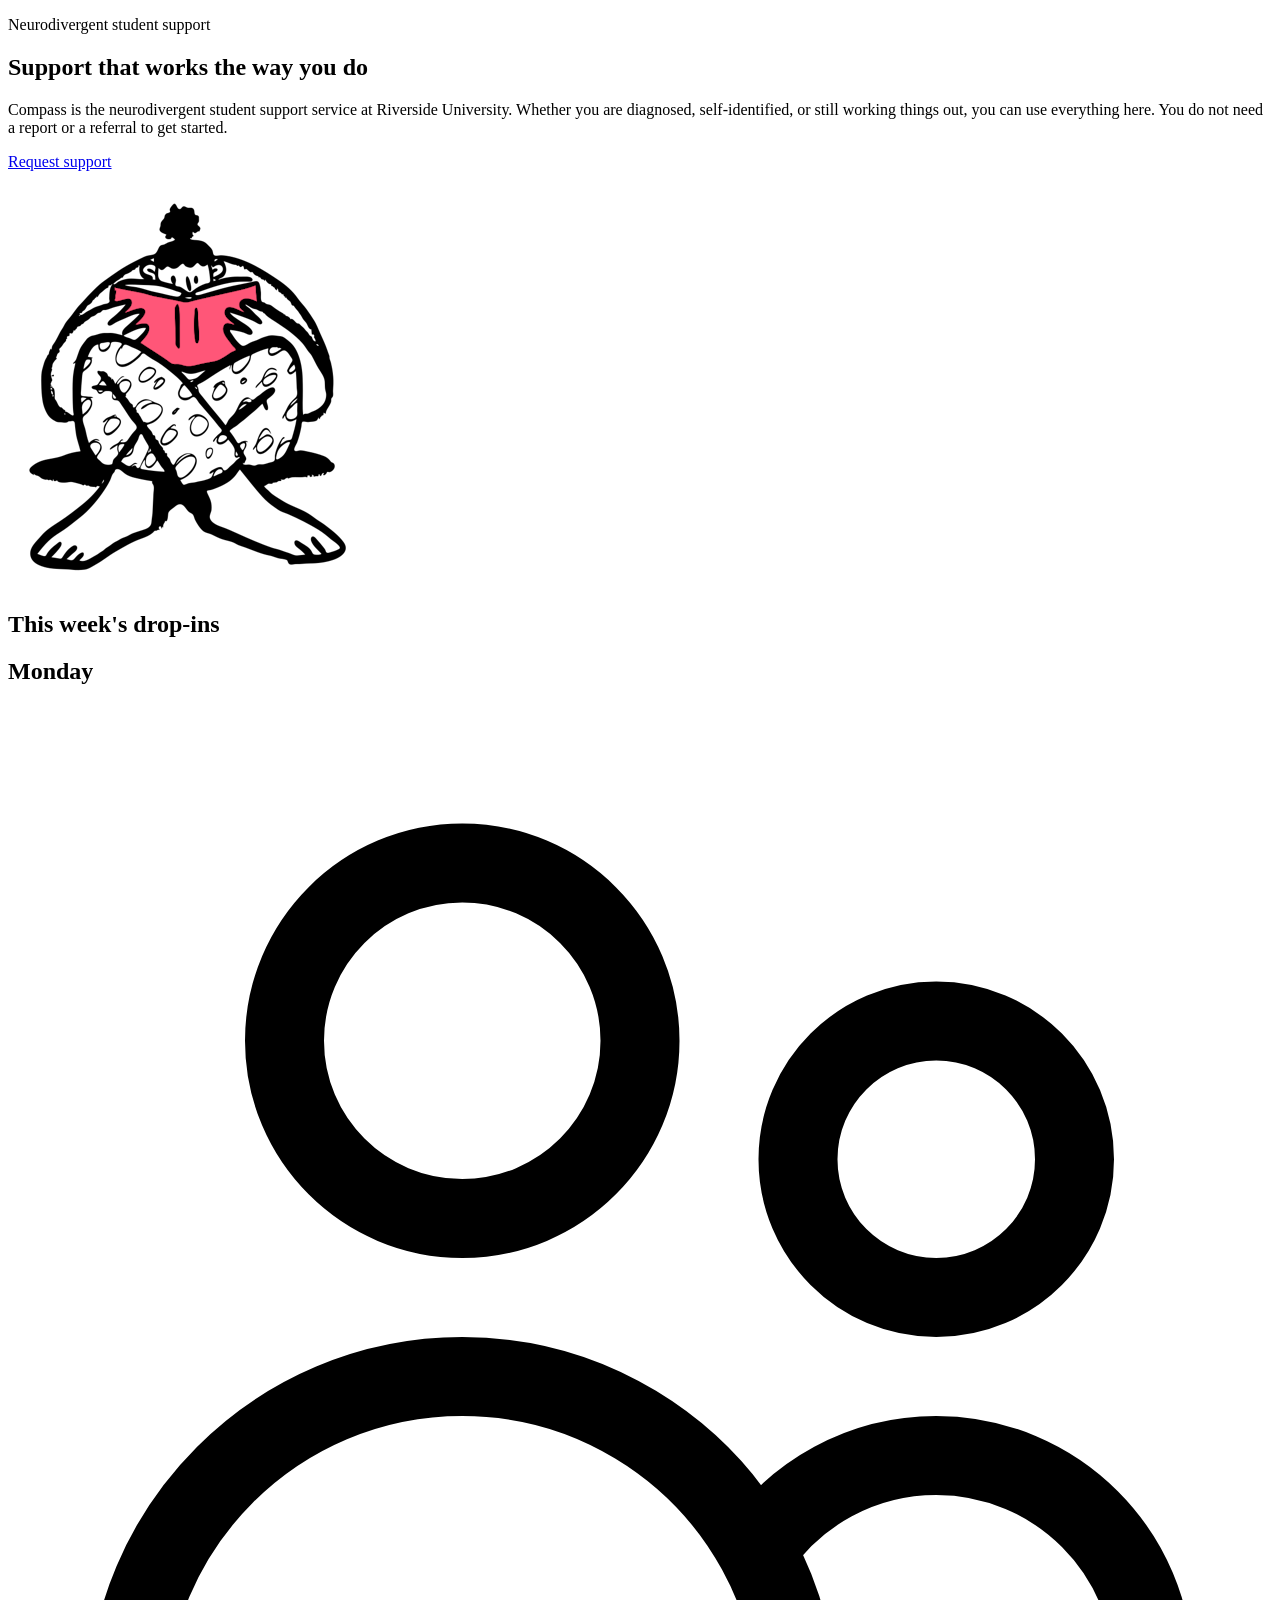
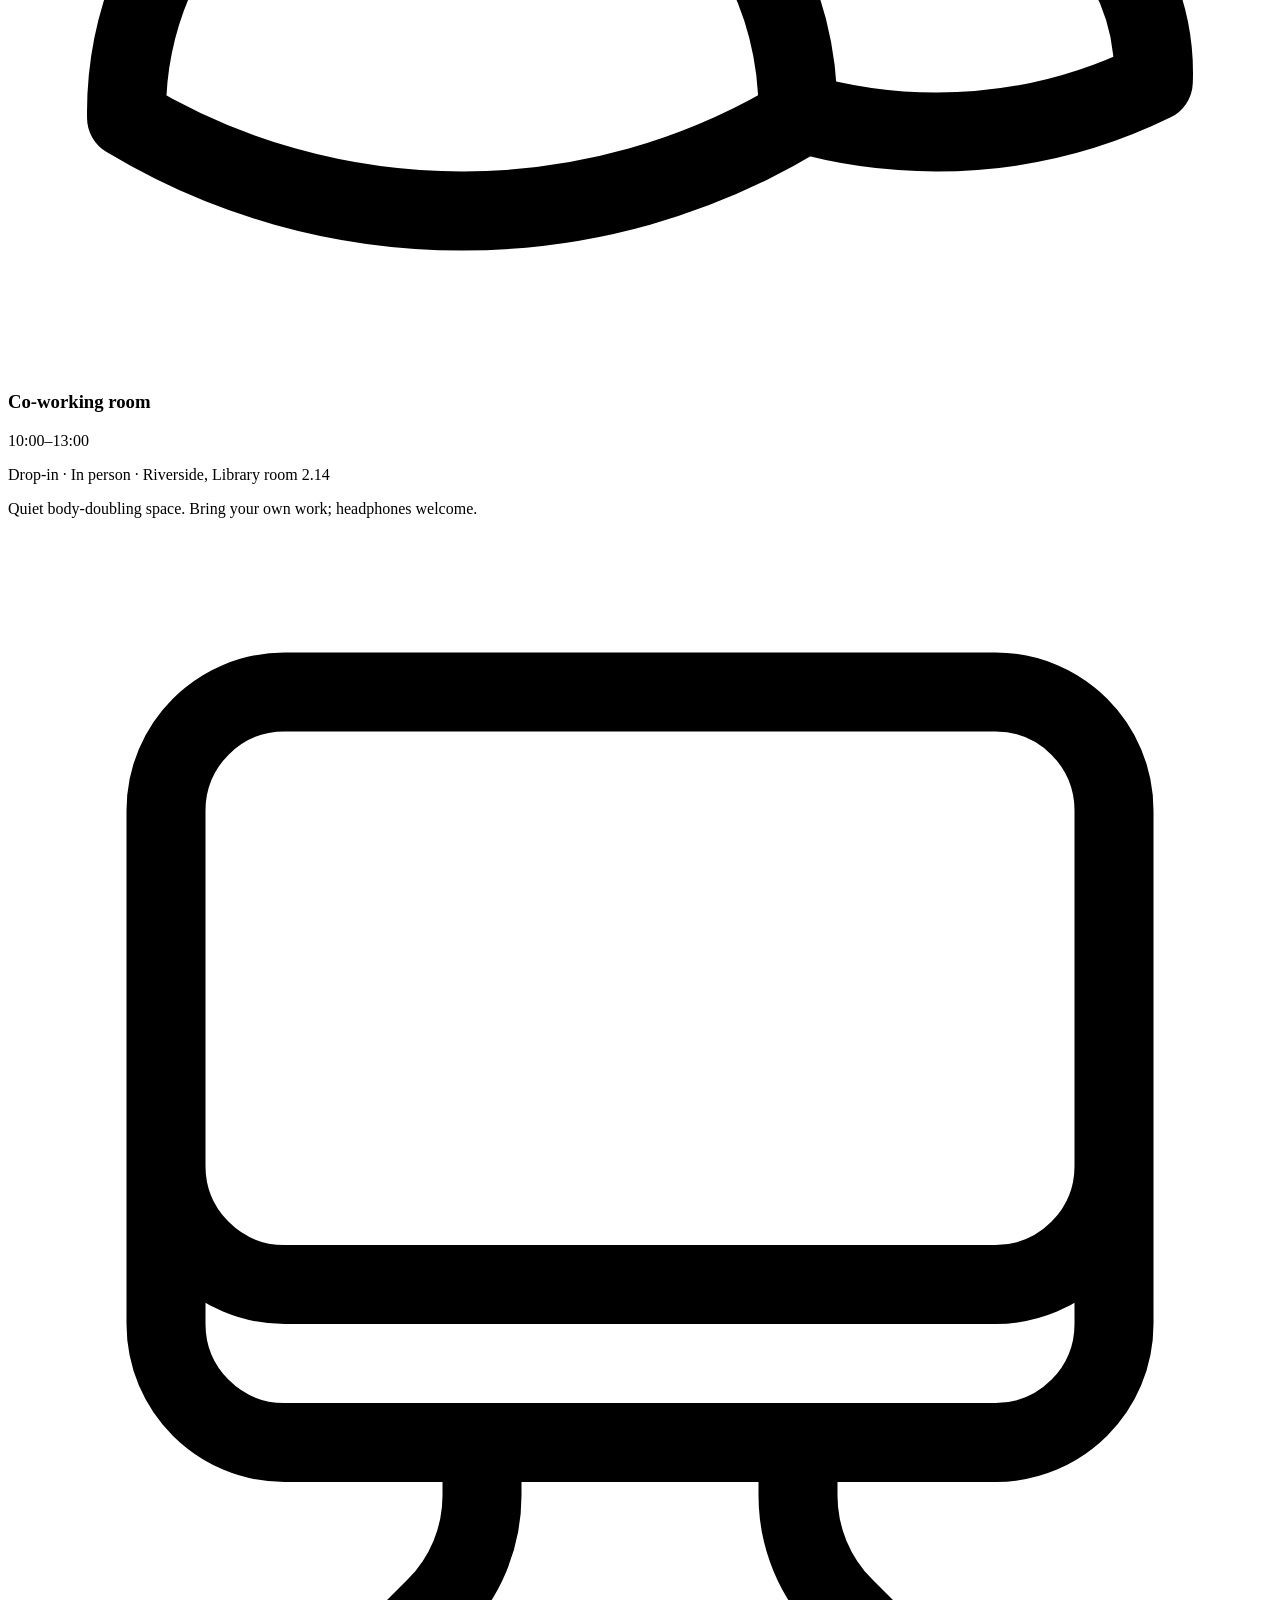
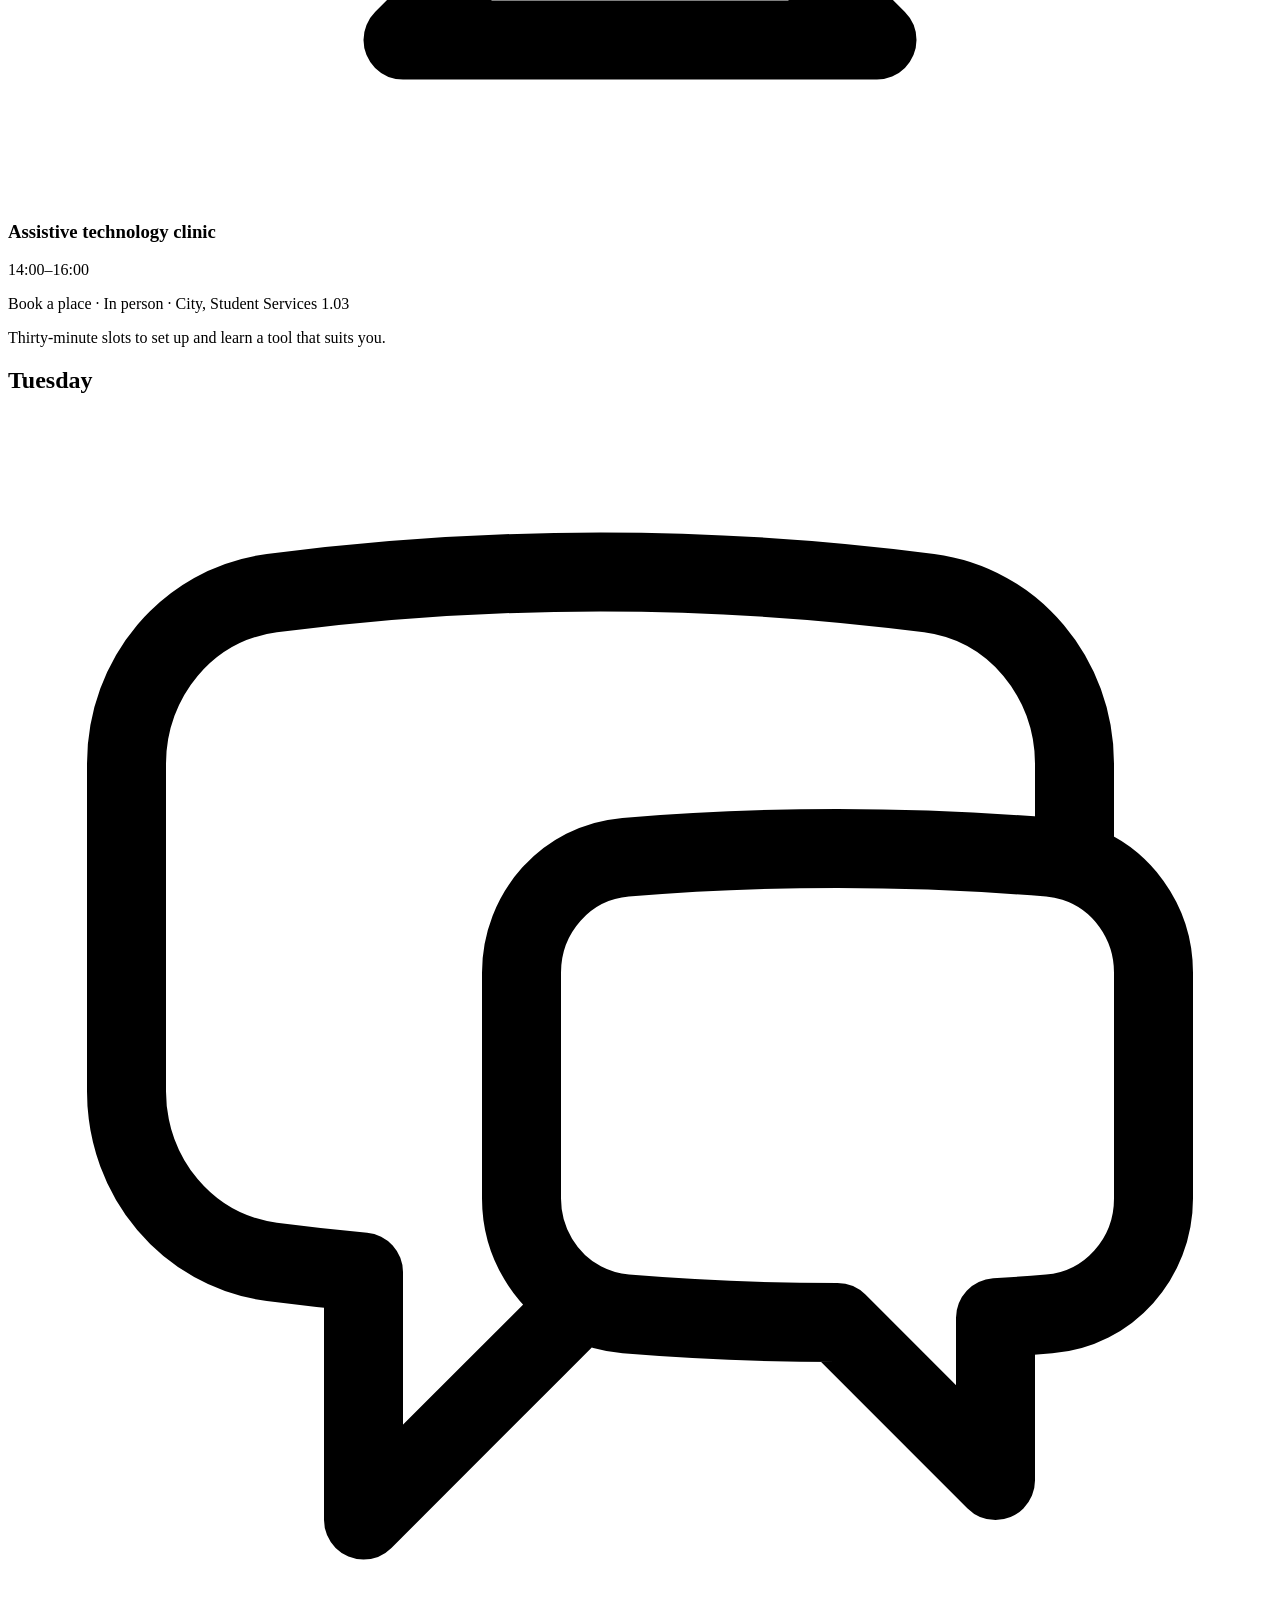
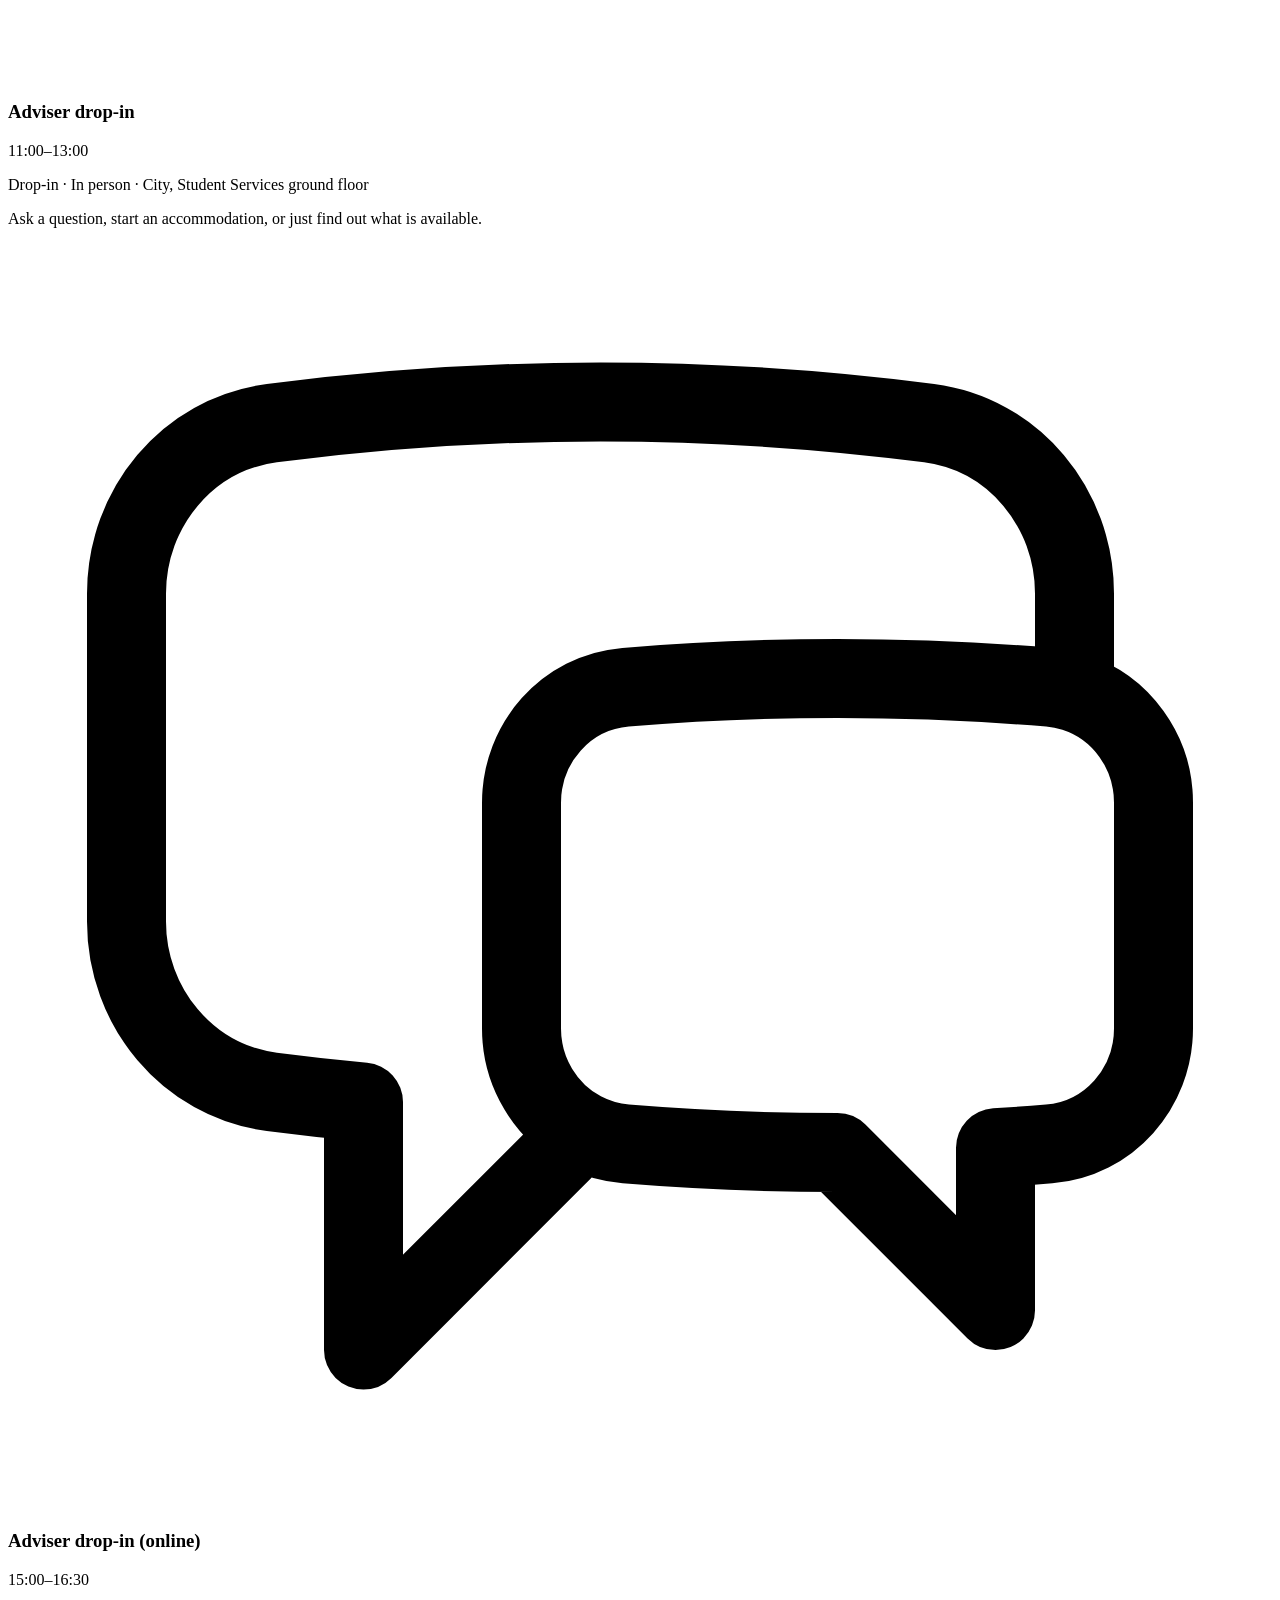
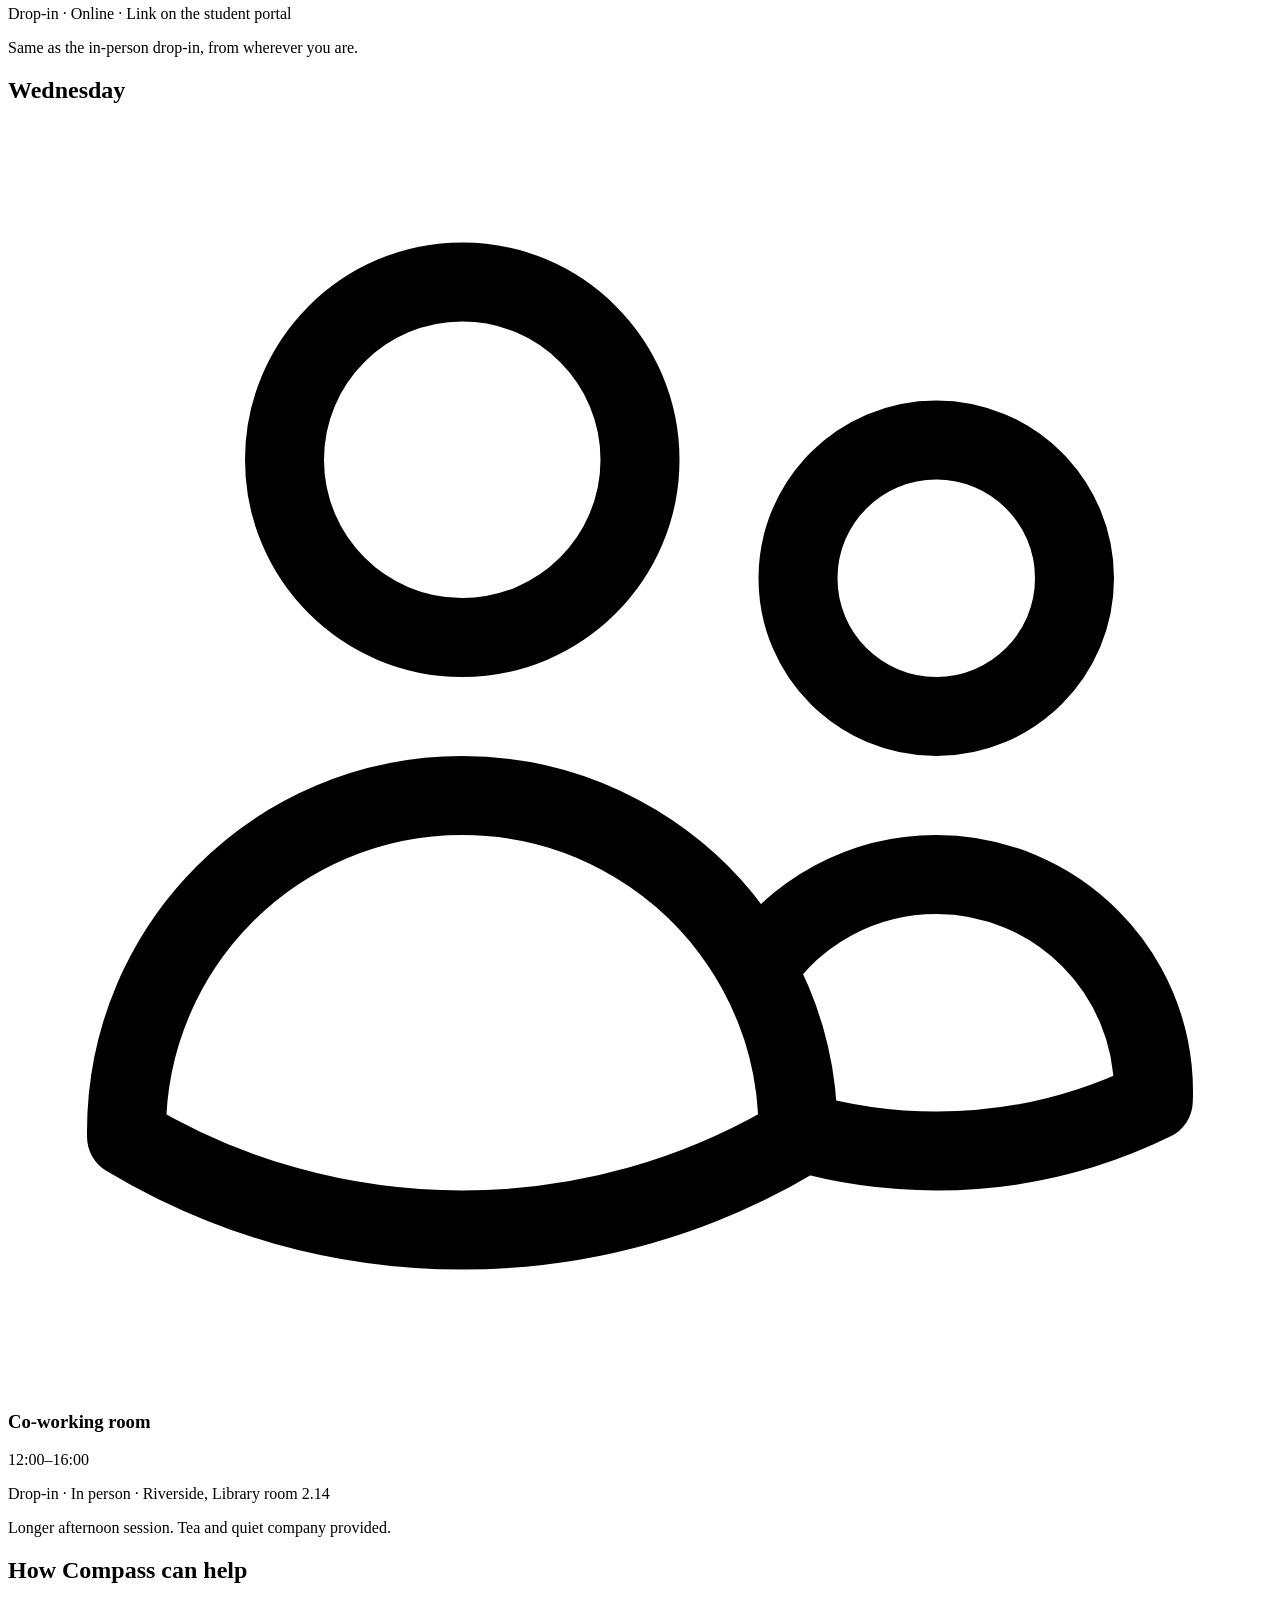
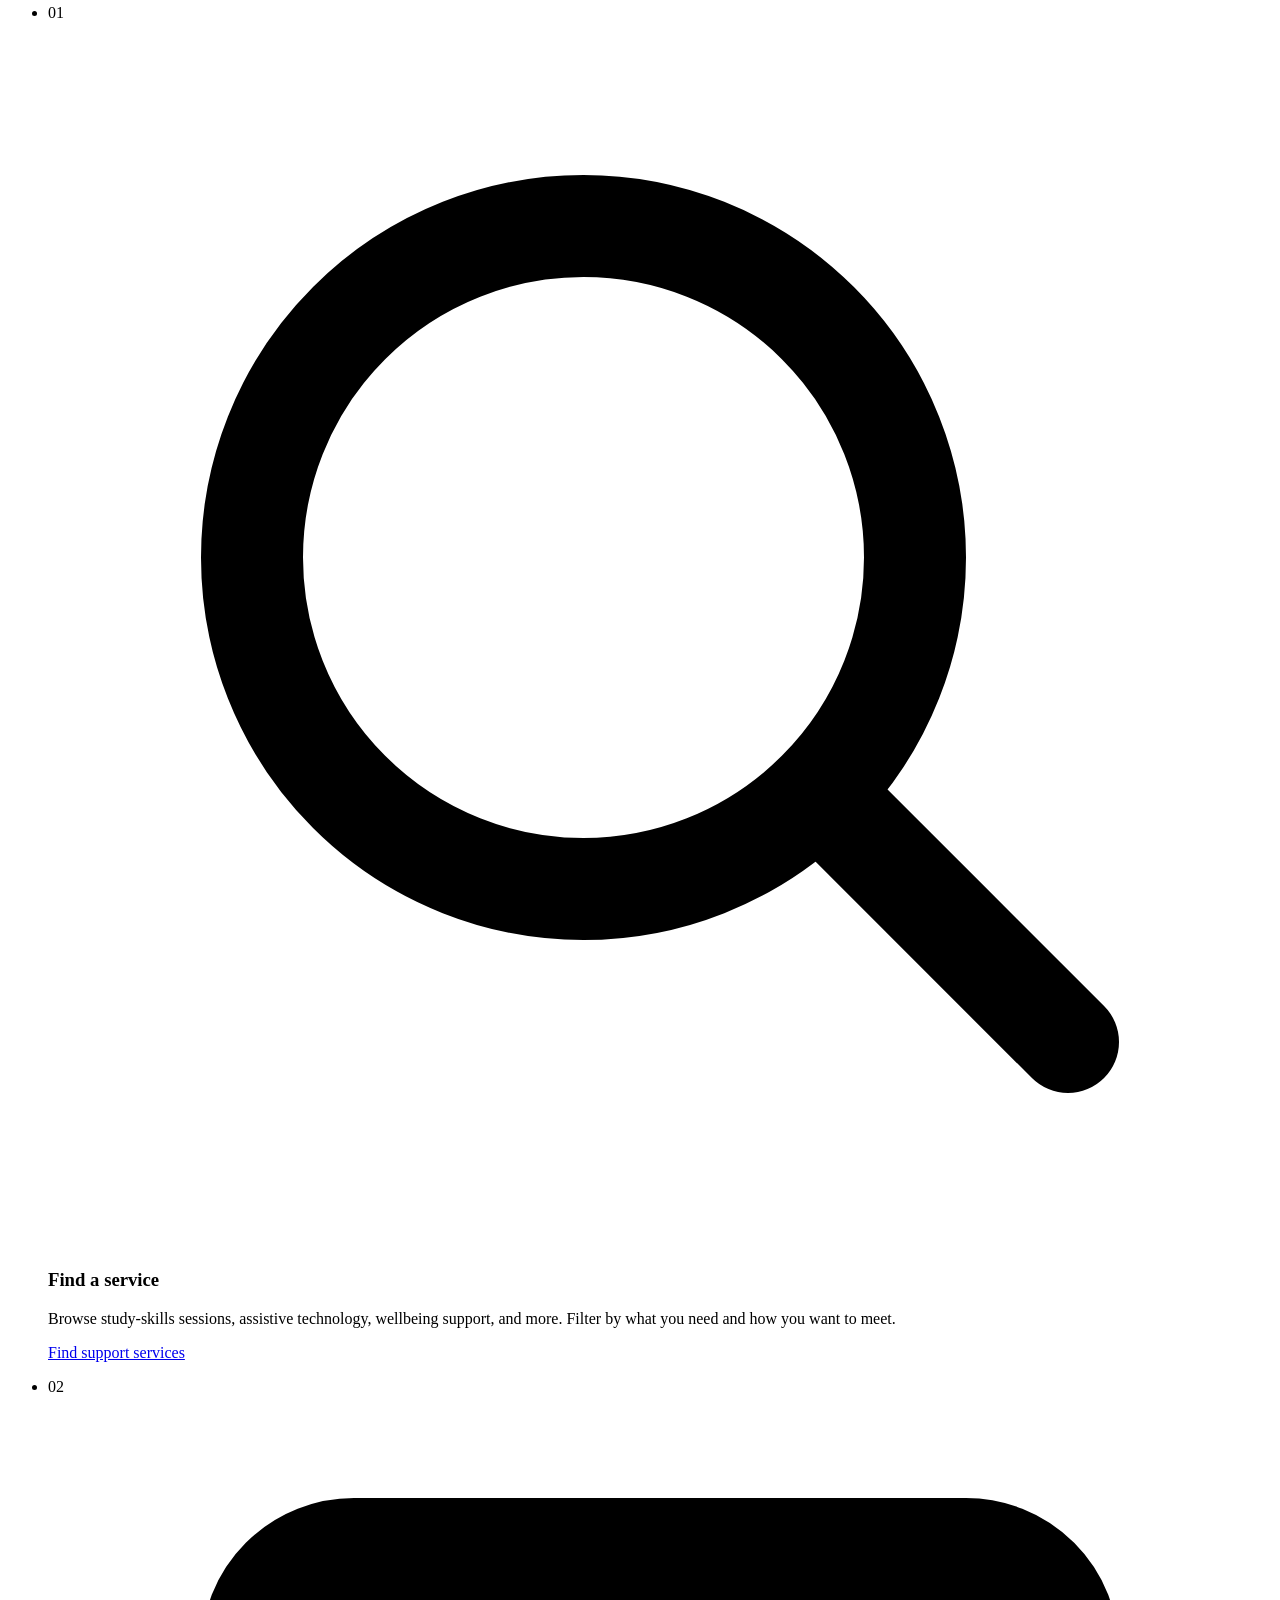
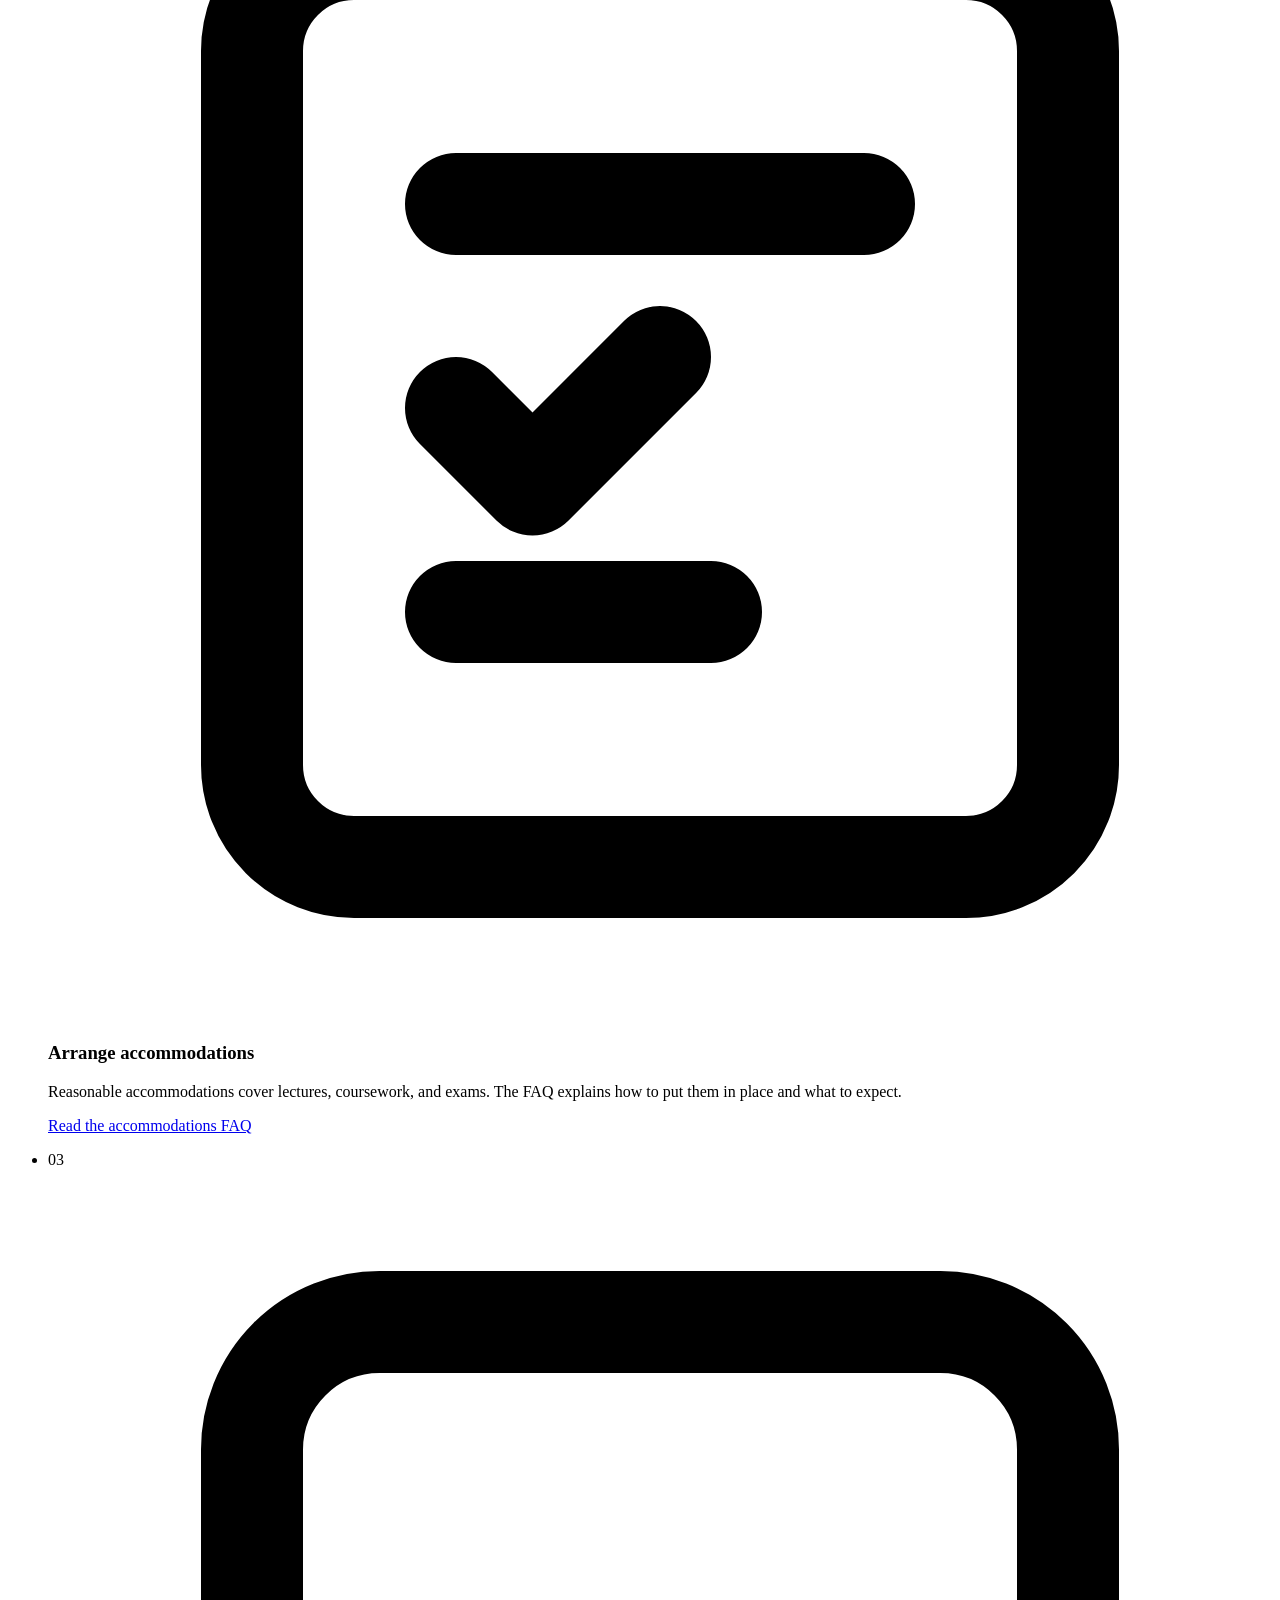
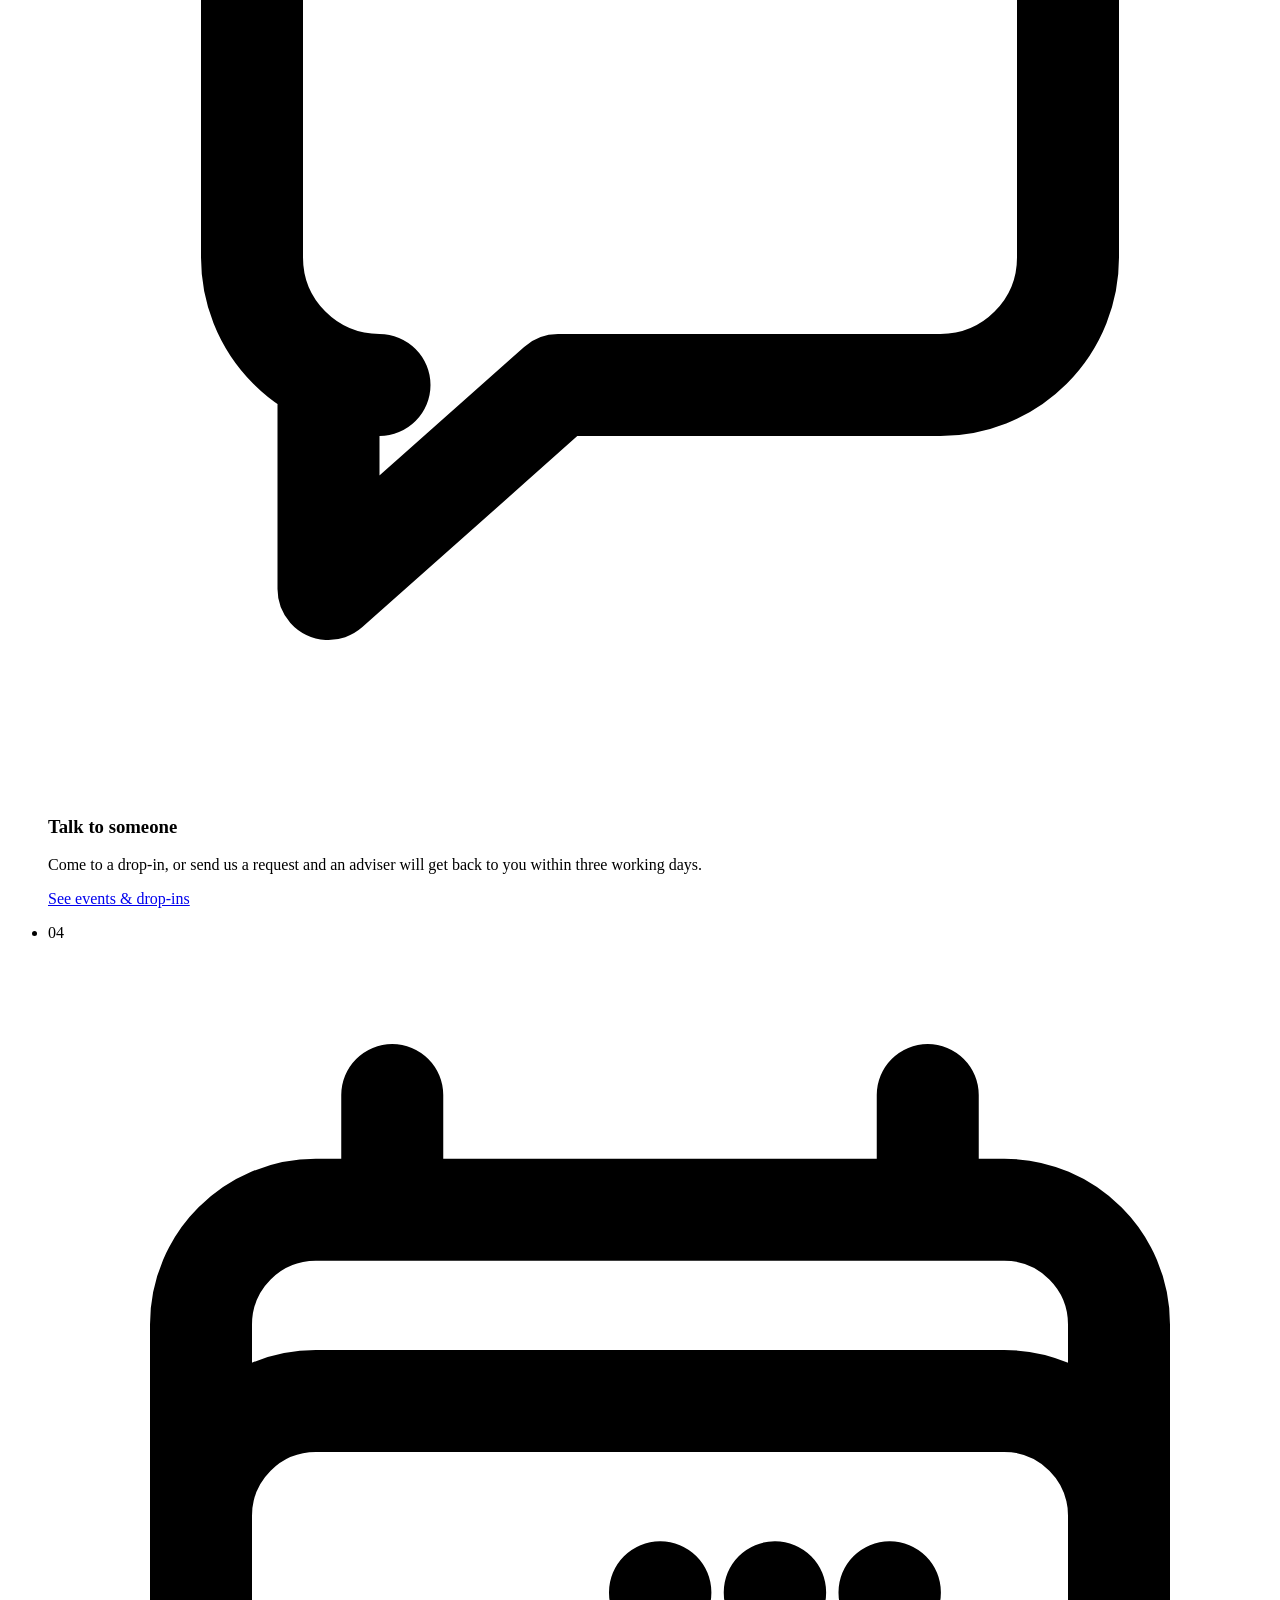
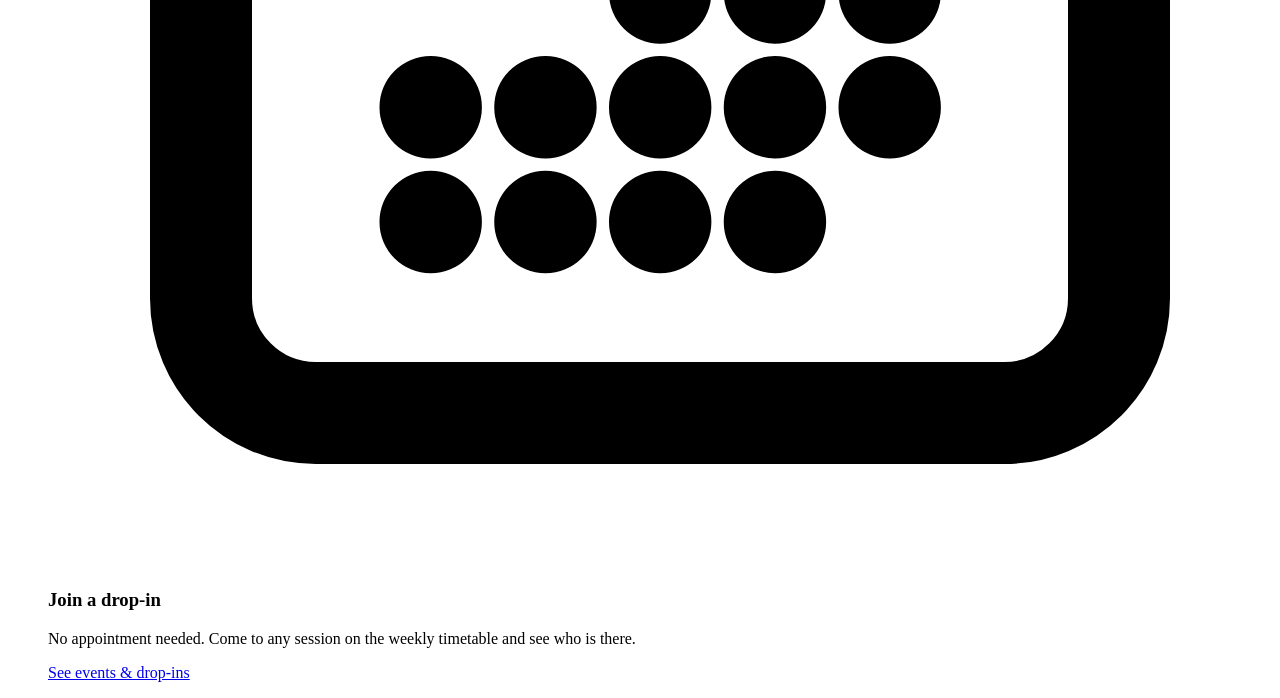
==== starter (1)/04-grid-starter/index.html @ 1d2940cc "commit again" ====
<!doctype html>
<html lang="en-IE">
  <head>
    <meta charset="utf-8" />
    <meta name="viewport" content="width=device-width, initial-scale=1" />
    <title>
      Week 04 starter — Compass hero, events days &amp; numbered rows
    </title>
    <link rel="preconnect" href="https://fonts.googleapis.com" />
    <link rel="preconnect" href="https://fonts.gstatic.com" crossorigin />
    <link
      href="https://fonts.googleapis.com/css2?family=Atkinson+Hyperlegible:ital,wght@0,400;0,700;1,400;1,700&family=Hanken+Grotesk:wght@500;700;800;900&display=swap"
      rel="stylesheet"
    />
    <link rel="stylesheet" href="assets/app.css" />
  </head>
  <body class="bg-paper font-sans leading-relaxed text-ink">
    <!-- Colour, type, spacing and borders are already here, carried over
         from weeks 1 to 3. Nothing below has a layout class yet, so
         everything just stacks. That's what this week fixes. Three targets, in
         order: the hero, the events day sections, the numbered rows. -->
    <main>
      <!-- Target 1: hero. Week 1's text, plus Compass's doodle. -->
      <section aria-labelledby="intro-heading">
        <div class="mx-auto max-w-5xl px-5 py-[clamp(2.5rem,1.5rem+4vw,5rem)]">
          <div>
            <p
              class="font-display text-base font-bold tracking-[0.08em] text-link uppercase"
            >
              Neurodivergent student support
            </p>
            <h1
              id="intro-heading"
              class="mt-4 font-display text-display leading-none font-black tracking-[-0.03em] text-balance"
            >
              Support that works the way you do
            </h1>
            <p class="mt-4 max-w-[66ch] text-pretty">
              Compass is the neurodivergent student support service at Riverside
              University. Whether you are diagnosed, self-identified, or still
              working things out, you can use everything here. You do not need a
              report or a referral to get started.
            </p>
            <p class="mt-6">
              <a
                class="inline-block border-(length:--rule) border-ink bg-transparent px-6 py-2.5 font-display font-extrabold text-ink no-underline"
                href="#"
                >Request support</a
              >
            </p>
          </div>
          <div class="mx-auto w-full max-w-sm">
            <img
              src="images/hero-student-doodle.png"
              alt=""
              width="359"
              height="400"
            />
          </div>
        </div>
      </section>

      <!-- Target 2: events. Three of Compass's day sections. -->
      <h2
        class="mx-auto max-w-5xl px-5 pt-16 pb-6 font-display text-h2 leading-none font-extrabold tracking-tight"
      >
        This week's drop-ins
      </h2>
      <div class="border-t-(length:--rule) border-ink">
        <section
          class="border-b-(length:--rule) border-ink bg-paper"
          aria-labelledby="mon-heading"
        >
          <h2
            id="mon-heading"
            class="m-0 flex items-center gap-2 bg-green px-4 py-2.5 font-display text-h2 leading-none font-extrabold tracking-tight text-on-light"
          >
            Monday
          </h2>
          <div class="p-4">
            <article
              class="flex flex-col gap-2 rounded-2xl border-(length:--rule) border-ink bg-paper p-5"
            >
              <span
                class="mb-1 inline-flex h-10 w-10 items-center justify-center rounded-full bg-green text-on-light"
                aria-hidden="true"
              >
                <svg
                  viewBox="0 0 24 24"
                  fill="none"
                  stroke="currentColor"
                  stroke-width="1.5"
                  stroke-linecap="round"
                  stroke-linejoin="round"
                >
                  <path
                    d="M15 19.1276C15.8329 19.37 16.7138 19.5 17.625 19.5C19.1037 19.5 20.5025 19.1576 21.7464 18.5478C21.7488 18.4905 21.75 18.4329 21.75 18.375C21.75 16.0968 19.9031 14.25 17.625 14.25C16.2069 14.25 14.956 14.9655 14.2136 16.0552M15 19.1276V19.125C15 18.0121 14.7148 16.9658 14.2136 16.0552M15 19.1276C15 19.1632 14.9997 19.1988 14.9991 19.2343C13.1374 20.3552 10.9565 21 8.625 21C6.29353 21 4.11264 20.3552 2.25092 19.2343C2.25031 19.198 2.25 19.1615 2.25 19.125C2.25 15.6042 5.10418 12.75 8.625 12.75C11.0329 12.75 13.129 14.085 14.2136 16.0552M12 6.375C12 8.23896 10.489 9.75 8.625 9.75C6.76104 9.75 5.25 8.23896 5.25 6.375C5.25 4.51104 6.76104 3 8.625 3C10.489 3 12 4.51104 12 6.375ZM20.25 8.625C20.25 10.0747 19.0747 11.25 17.625 11.25C16.1753 11.25 15 10.0747 15 8.625C15 7.17525 16.1753 6 17.625 6C19.0747 6 20.25 7.17525 20.25 8.625Z"
                  />
                </svg>
              </span>
              <h3 class="m-0 text-xl font-black">Co-working room</h3>
              <p>
                <time datetime="10:00" class="font-display font-bold text-link"
                  >10:00</time
                >&ndash;<time
                  datetime="13:00"
                  class="font-display font-bold text-link"
                  >13:00</time
                >
              </p>
              <p class="text-base font-bold tracking-[0.03em] uppercase">
                Drop-in &middot; In person &middot; Riverside, Library room 2.14
              </p>
              <p>
                Quiet body-doubling space. Bring your own work; headphones
                welcome.
              </p>
            </article>
            <article
              class="flex flex-col gap-2 rounded-2xl border-(length:--rule) border-ink bg-paper p-5"
            >
              <span
                class="mb-1 inline-flex h-10 w-10 items-center justify-center rounded-full bg-green text-on-light"
                aria-hidden="true"
              >
                <svg
                  viewBox="0 0 24 24"
                  fill="none"
                  stroke="currentColor"
                  stroke-width="1.5"
                  stroke-linecap="round"
                  stroke-linejoin="round"
                >
                  <path
                    d="M9 17.25V18.2574C9 19.053 8.68393 19.8161 8.12132 20.3787L7.5 21H16.5L15.8787 20.3787C15.3161 19.8161 15 19.053 15 18.2574V17.25M21 5.25V15C21 16.2426 19.9926 17.25 18.75 17.25H5.25C4.00736 17.25 3 16.2426 3 15V5.25M21 5.25C21 4.00736 19.9926 3 18.75 3H5.25C4.00736 3 3 4.00736 3 5.25M21 5.25V12C21 13.2426 19.9926 14.25 18.75 14.25H5.25C4.00736 14.25 3 13.2426 3 12V5.25"
                  />
                </svg>
              </span>
              <h3 class="m-0 text-xl font-black">
                Assistive technology clinic
              </h3>
              <p>
                <time datetime="14:00" class="font-display font-bold text-link"
                  >14:00</time
                >&ndash;<time
                  datetime="16:00"
                  class="font-display font-bold text-link"
                  >16:00</time
                >
              </p>
              <p class="text-base font-bold tracking-[0.03em] uppercase">
                Book a place &middot; In person &middot; City, Student Services
                1.03
              </p>
              <p>
                Thirty-minute slots to set up and learn a tool that suits you.
              </p>
            </article>
          </div>
        </section>
        <section
          class="border-b-(length:--rule) border-ink bg-paper"
          aria-labelledby="tue-heading"
        >
          <h2
            id="tue-heading"
            class="m-0 flex items-center gap-2 bg-lime px-4 py-2.5 font-display text-h2 leading-none font-extrabold tracking-tight text-on-light"
          >
            Tuesday
          </h2>
          <div class="p-4">
            <article
              class="flex flex-col gap-2 rounded-2xl border-(length:--rule) border-ink bg-paper p-5"
            >
              <span
                class="mb-1 inline-flex h-10 w-10 items-center justify-center rounded-full bg-lime text-on-light"
                aria-hidden="true"
              >
                <svg
                  viewBox="0 0 24 24"
                  fill="none"
                  stroke="currentColor"
                  stroke-width="1.5"
                  stroke-linecap="round"
                  stroke-linejoin="round"
                >
                  <path
                    d="M20.25 8.51104C21.1341 8.79549 21.75 9.6392 21.75 10.6082V14.8938C21.75 16.0304 20.9026 16.9943 19.7697 17.0867C19.4308 17.1144 19.0909 17.1386 18.75 17.1592V20.25L15.75 17.25C14.3963 17.25 13.0556 17.1948 11.7302 17.0866C11.4319 17.0623 11.1534 16.9775 10.9049 16.8451M20.25 8.51104C20.0986 8.46232 19.9393 8.43 19.7739 8.41628C18.4472 8.30616 17.1051 8.25 15.75 8.25C14.3948 8.25 13.0528 8.30616 11.7261 8.41627C10.595 8.51015 9.75 9.47323 9.75 10.6082V14.8937C9.75 15.731 10.2099 16.4746 10.9049 16.8451M20.25 8.51104V6.63731C20.25 5.01589 19.0983 3.61065 17.4903 3.40191C15.4478 3.13676 13.365 3 11.2503 3C9.13533 3 7.05233 3.13678 5.00963 3.40199C3.40173 3.61074 2.25 5.01598 2.25 6.63738V12.8626C2.25 14.484 3.40173 15.8893 5.00964 16.098C5.58661 16.1729 6.16679 16.2376 6.75 16.2918V21L10.9049 16.8451"
                  />
                </svg>
              </span>
              <h3 class="m-0 text-xl font-black">Adviser drop-in</h3>
              <p>
                <time datetime="11:00" class="font-display font-bold text-link"
                  >11:00</time
                >&ndash;<time
                  datetime="13:00"
                  class="font-display font-bold text-link"
                  >13:00</time
                >
              </p>
              <p class="text-base font-bold tracking-[0.03em] uppercase">
                Drop-in &middot; In person &middot; City, Student Services
                ground floor
              </p>
              <p>
                Ask a question, start an accommodation, or just find out what is
                available.
              </p>
            </article>
            <article
              class="flex flex-col gap-2 rounded-2xl border-(length:--rule) border-ink bg-paper p-5"
            >
              <span
                class="mb-1 inline-flex h-10 w-10 items-center justify-center rounded-full bg-lime text-on-light"
                aria-hidden="true"
              >
                <svg
                  viewBox="0 0 24 24"
                  fill="none"
                  stroke="currentColor"
                  stroke-width="1.5"
                  stroke-linecap="round"
                  stroke-linejoin="round"
                >
                  <path
                    d="M20.25 8.51104C21.1341 8.79549 21.75 9.6392 21.75 10.6082V14.8938C21.75 16.0304 20.9026 16.9943 19.7697 17.0867C19.4308 17.1144 19.0909 17.1386 18.75 17.1592V20.25L15.75 17.25C14.3963 17.25 13.0556 17.1948 11.7302 17.0866C11.4319 17.0623 11.1534 16.9775 10.9049 16.8451M20.25 8.51104C20.0986 8.46232 19.9393 8.43 19.7739 8.41628C18.4472 8.30616 17.1051 8.25 15.75 8.25C14.3948 8.25 13.0528 8.30616 11.7261 8.41627C10.595 8.51015 9.75 9.47323 9.75 10.6082V14.8937C9.75 15.731 10.2099 16.4746 10.9049 16.8451M20.25 8.51104V6.63731C20.25 5.01589 19.0983 3.61065 17.4903 3.40191C15.4478 3.13676 13.365 3 11.2503 3C9.13533 3 7.05233 3.13678 5.00963 3.40199C3.40173 3.61074 2.25 5.01598 2.25 6.63738V12.8626C2.25 14.484 3.40173 15.8893 5.00964 16.098C5.58661 16.1729 6.16679 16.2376 6.75 16.2918V21L10.9049 16.8451"
                  />
                </svg>
              </span>
              <h3 class="m-0 text-xl font-black">Adviser drop-in (online)</h3>
              <p>
                <time datetime="15:00" class="font-display font-bold text-link"
                  >15:00</time
                >&ndash;<time
                  datetime="16:30"
                  class="font-display font-bold text-link"
                  >16:30</time
                >
              </p>
              <p class="text-base font-bold tracking-[0.03em] uppercase">
                Drop-in &middot; Online &middot; Link on the student portal
              </p>
              <p>Same as the in-person drop-in, from wherever you are.</p>
            </article>
          </div>
        </section>
        <section
          class="border-b-(length:--rule) border-ink bg-paper"
          aria-labelledby="wed-heading"
        >
          <h2
            id="wed-heading"
            class="m-0 flex items-center gap-2 bg-pink px-4 py-2.5 font-display text-h2 leading-none font-extrabold tracking-tight text-on-light"
          >
            Wednesday
          </h2>
          <div class="p-4">
            <article
              class="flex flex-col gap-2 rounded-2xl border-(length:--rule) border-ink bg-paper p-5"
            >
              <span
                class="mb-1 inline-flex h-10 w-10 items-center justify-center rounded-full bg-pink text-on-light"
                aria-hidden="true"
              >
                <svg
                  viewBox="0 0 24 24"
                  fill="none"
                  stroke="currentColor"
                  stroke-width="1.5"
                  stroke-linecap="round"
                  stroke-linejoin="round"
                >
                  <path
                    d="M15 19.1276C15.8329 19.37 16.7138 19.5 17.625 19.5C19.1037 19.5 20.5025 19.1576 21.7464 18.5478C21.7488 18.4905 21.75 18.4329 21.75 18.375C21.75 16.0968 19.9031 14.25 17.625 14.25C16.2069 14.25 14.956 14.9655 14.2136 16.0552M15 19.1276V19.125C15 18.0121 14.7148 16.9658 14.2136 16.0552M15 19.1276C15 19.1632 14.9997 19.1988 14.9991 19.2343C13.1374 20.3552 10.9565 21 8.625 21C6.29353 21 4.11264 20.3552 2.25092 19.2343C2.25031 19.198 2.25 19.1615 2.25 19.125C2.25 15.6042 5.10418 12.75 8.625 12.75C11.0329 12.75 13.129 14.085 14.2136 16.0552M12 6.375C12 8.23896 10.489 9.75 8.625 9.75C6.76104 9.75 5.25 8.23896 5.25 6.375C5.25 4.51104 6.76104 3 8.625 3C10.489 3 12 4.51104 12 6.375ZM20.25 8.625C20.25 10.0747 19.0747 11.25 17.625 11.25C16.1753 11.25 15 10.0747 15 8.625C15 7.17525 16.1753 6 17.625 6C19.0747 6 20.25 7.17525 20.25 8.625Z"
                  />
                </svg>
              </span>
              <h3 class="m-0 text-xl font-black">Co-working room</h3>
              <p>
                <time datetime="12:00" class="font-display font-bold text-link"
                  >12:00</time
                >&ndash;<time
                  datetime="16:00"
                  class="font-display font-bold text-link"
                  >16:00</time
                >
              </p>
              <p class="text-base font-bold tracking-[0.03em] uppercase">
                Drop-in &middot; In person &middot; Riverside, Library room 2.14
              </p>
              <p>Longer afternoon session. Tea and quiet company provided.</p>
            </article>
          </div>
        </section>
      </div>

      <!-- Target 3: numbered rows. The hairlines (border-t, border-l) look
           odd while the rows stack, and right once they sit in two
           columns. -->
      <section aria-labelledby="help-heading">
        <div class="px-5 py-20">
          <div aria-hidden="true"></div>
          <h2
            id="help-heading"
            class="font-display text-[clamp(2.25rem,1.75rem+2.2vw,3.5rem)] leading-none font-extrabold tracking-tight text-link"
          >
            How Compass can help
          </h2>
        </div>
        <ul class="border-y-(length:--rule) border-ink">
          <li class="bg-paper text-ink">
            <div class="px-5 py-[clamp(2.25rem,1.5rem+3vw,4rem)]">
              <span
                class="font-display text-[clamp(2rem,1.5rem+2vw,3rem)] leading-none font-black"
                aria-hidden="true"
                >01</span
              >
              <div>
                <svg
                  class="mb-3 h-9 w-9"
                  viewBox="0 0 24 24"
                  fill="none"
                  stroke="currentColor"
                  stroke-width="2"
                  stroke-linecap="round"
                  stroke-linejoin="round"
                  aria-hidden="true"
                >
                  <circle cx="10.5" cy="10.5" r="6.5" />
                  <path d="M20 20l-4.8-4.8" />
                </svg>
                <h3
                  class="mb-2 font-display text-h2 leading-none font-extrabold tracking-tight text-balance"
                >
                  Find a service
                </h3>
                <p>
                  Browse study-skills sessions, assistive technology, wellbeing
                  support, and more. Filter by what you need and how you want to
                  meet.
                </p>
                <p>
                  <a
                    class="font-bold text-inherit underline"
                    href="find-support-services.html"
                    >Find support services</a
                  >
                </p>
              </div>
            </div>
          </li>
          <li
            class="border-l-(length:--rule) border-ink bg-green text-on-light"
          >
            <div class="px-5 py-[clamp(2.25rem,1.5rem+3vw,4rem)]">
              <span
                class="font-display text-[clamp(2rem,1.5rem+2vw,3rem)] leading-none font-black"
                aria-hidden="true"
                >02</span
              >
              <div>
                <svg
                  class="mb-3 h-9 w-9"
                  viewBox="0 0 24 24"
                  fill="none"
                  stroke="currentColor"
                  stroke-width="2"
                  stroke-linecap="round"
                  stroke-linejoin="round"
                  aria-hidden="true"
                >
                  <rect x="4" y="3" width="16" height="18" rx="2" />
                  <path d="M8 8h8M8 12l1.5 1.5L12 11M8 16h5" />
                </svg>
                <h3
                  class="mb-2 font-display text-h2 leading-none font-extrabold tracking-tight text-balance"
                >
                  Arrange accommodations
                </h3>
                <p>
                  Reasonable accommodations cover lectures, coursework, and
                  exams. The FAQ explains how to put them in place and what to
                  expect.
                </p>
                <p>
                  <a
                    class="font-bold text-inherit underline"
                    href="accommodations-faq.html"
                    >Read the accommodations FAQ</a
                  >
                </p>
              </div>
            </div>
          </li>
          <li
            class="border-t-(length:--rule) border-ink bg-ink-deep text-on-dark"
          >
            <div class="px-5 py-[clamp(2.25rem,1.5rem+3vw,4rem)]">
              <span
                class="font-display text-[clamp(2rem,1.5rem+2vw,3rem)] leading-none font-black"
                aria-hidden="true"
                >03</span
              >
              <div>
                <svg
                  class="mb-3 h-9 w-9"
                  viewBox="0 0 24 24"
                  fill="none"
                  stroke="currentColor"
                  stroke-width="2"
                  stroke-linecap="round"
                  stroke-linejoin="round"
                  aria-hidden="true"
                >
                  <path
                    d="M4 5.5A2.5 2.5 0 0 1 6.5 3h11A2.5 2.5 0 0 1 20 5.5v8A2.5 2.5 0 0 1 17.5 16H10l-4.5 4v-4H6.5A2.5 2.5 0 0 1 4 13.5v-8Z"
                  />
                </svg>
                <h3
                  class="mb-2 font-display text-h2 leading-none font-extrabold tracking-tight text-balance"
                >
                  Talk to someone
                </h3>
                <p>
                  Come to a drop-in, or send us a request and an adviser will
                  get back to you within three working days.
                </p>
                <p>
                  <a class="font-bold text-inherit underline" href="events.html"
                    >See events &amp; drop-ins</a
                  >
                </p>
              </div>
            </div>
          </li>
          <li
            class="border-t-(length:--rule) border-l-(length:--rule) border-ink bg-pink text-on-light"
          >
            <div class="px-5 py-[clamp(2.25rem,1.5rem+3vw,4rem)]">
              <span
                class="font-display text-[clamp(2rem,1.5rem+2vw,3rem)] leading-none font-black"
                aria-hidden="true"
                >04</span
              >
              <div>
                <svg
                  class="mb-3 h-9 w-9"
                  viewBox="0 0 24 24"
                  fill="none"
                  stroke="currentColor"
                  stroke-width="2"
                  stroke-linecap="round"
                  stroke-linejoin="round"
                  aria-hidden="true"
                >
                  <path
                    d="M6.75 3V5.25M17.25 3V5.25M3 18.75V7.5C3 6.25736 4.00736 5.25 5.25 5.25H18.75C19.9926 5.25 21 6.25736 21 7.5V18.75M3 18.75C3 19.9926 4.00736 21 5.25 21H18.75C19.9926 21 21 19.9926 21 18.75M3 18.75V11.25C3 10.0074 4.00736 9 5.25 9H18.75C19.9926 9 21 10.0074 21 11.25V18.75M12 12.75H12.0075V12.7575H12V12.75ZM12 15H12.0075V15.0075H12V15ZM12 17.25H12.0075V17.2575H12V17.25ZM9.75 15H9.7575V15.0075H9.75V15ZM9.75 17.25H9.7575V17.2575H9.75V17.25ZM7.5 15H7.5075V15.0075H7.5V15ZM7.5 17.25H7.5075V17.2575H7.5V17.25ZM14.25 12.75H14.2575V12.7575H14.25V12.75ZM14.25 15H14.2575V15.0075H14.25V15ZM14.25 17.25H14.2575V17.2575H14.25V17.25ZM16.5 12.75H16.5075V12.7575H16.5V12.75ZM16.5 15H16.5075V15.0075H16.5V15Z"
                  />
                </svg>
                <h3
                  class="mb-2 font-display text-h2 leading-none font-extrabold tracking-tight text-balance"
                >
                  Join a drop-in
                </h3>
                <p>
                  No appointment needed. Come to any session on the weekly
                  timetable and see who is there.
                </p>
                <p>
                  <a class="font-bold text-inherit underline" href="events.html"
                    >See events &amp; drop-ins</a
                  >
                </p>
              </div>
            </div>
          </li>
        </ul>
      </section>
    </main>
  </body>
</html>
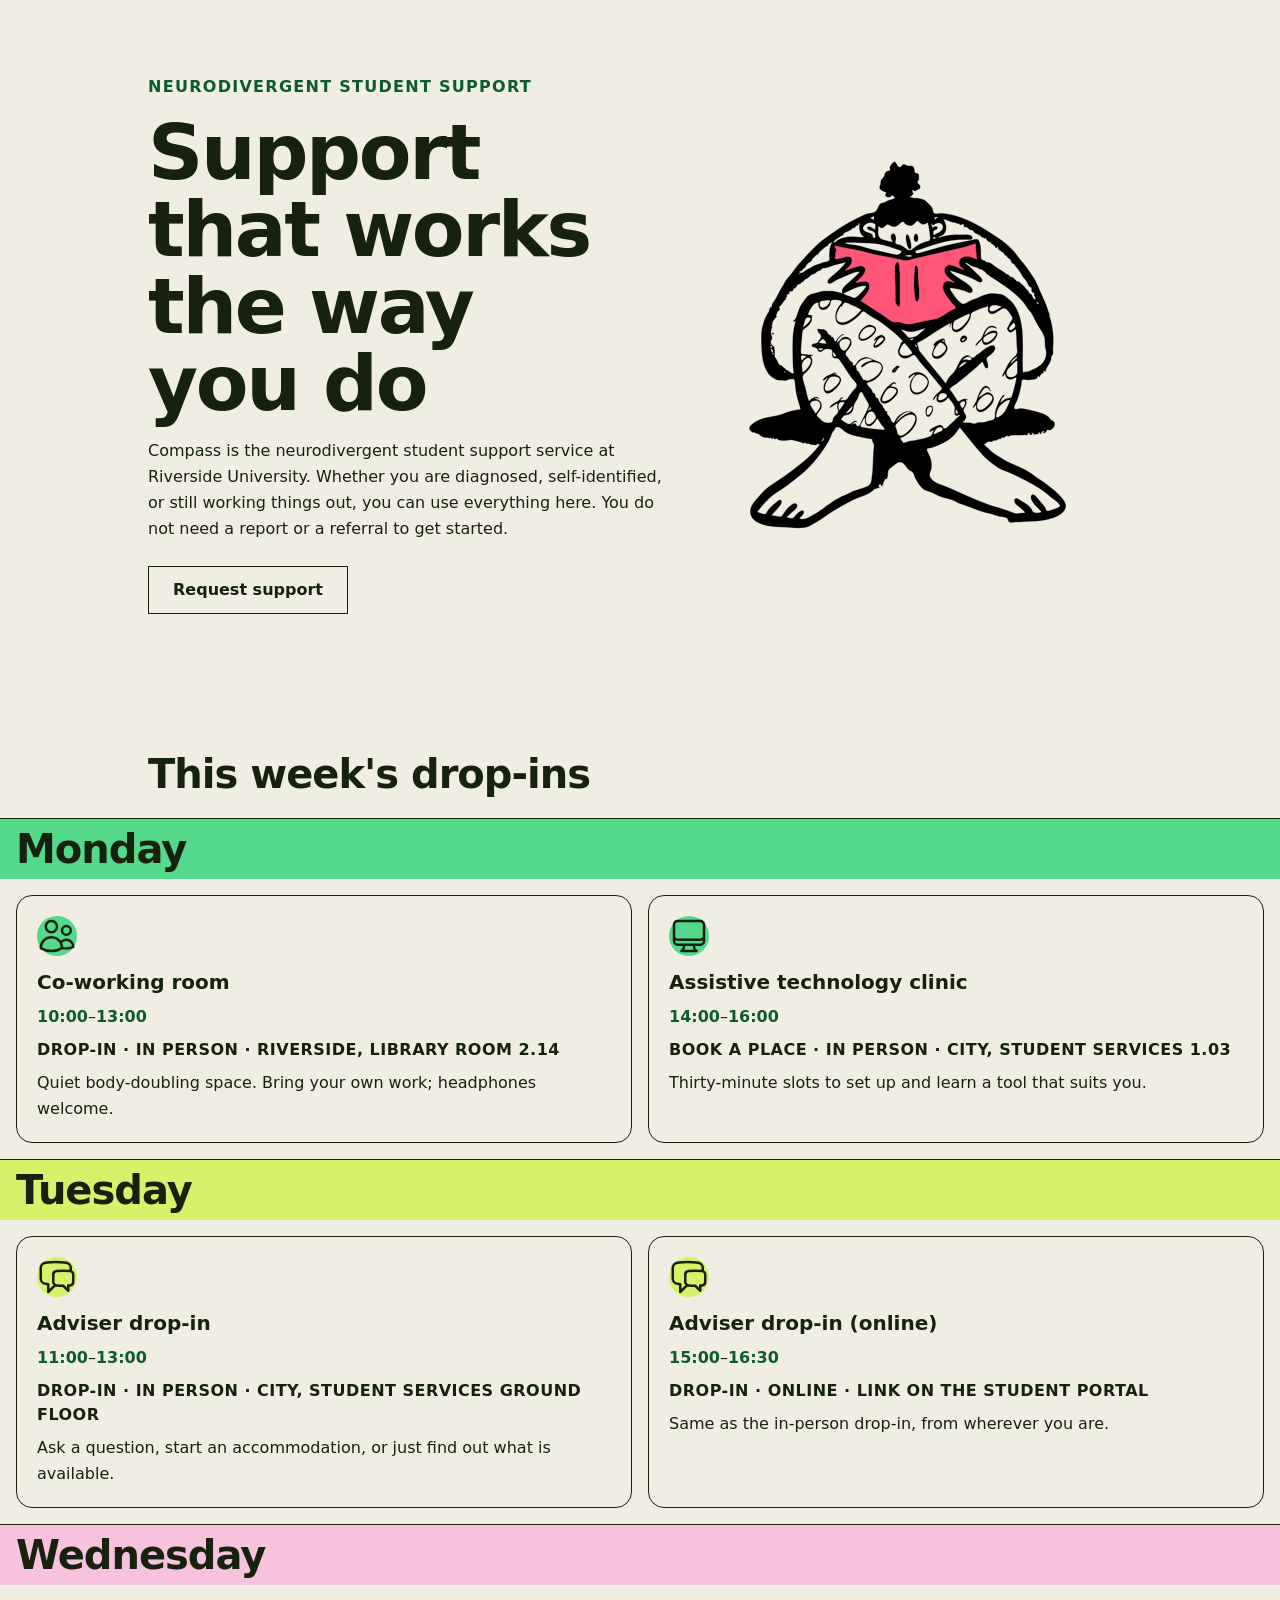
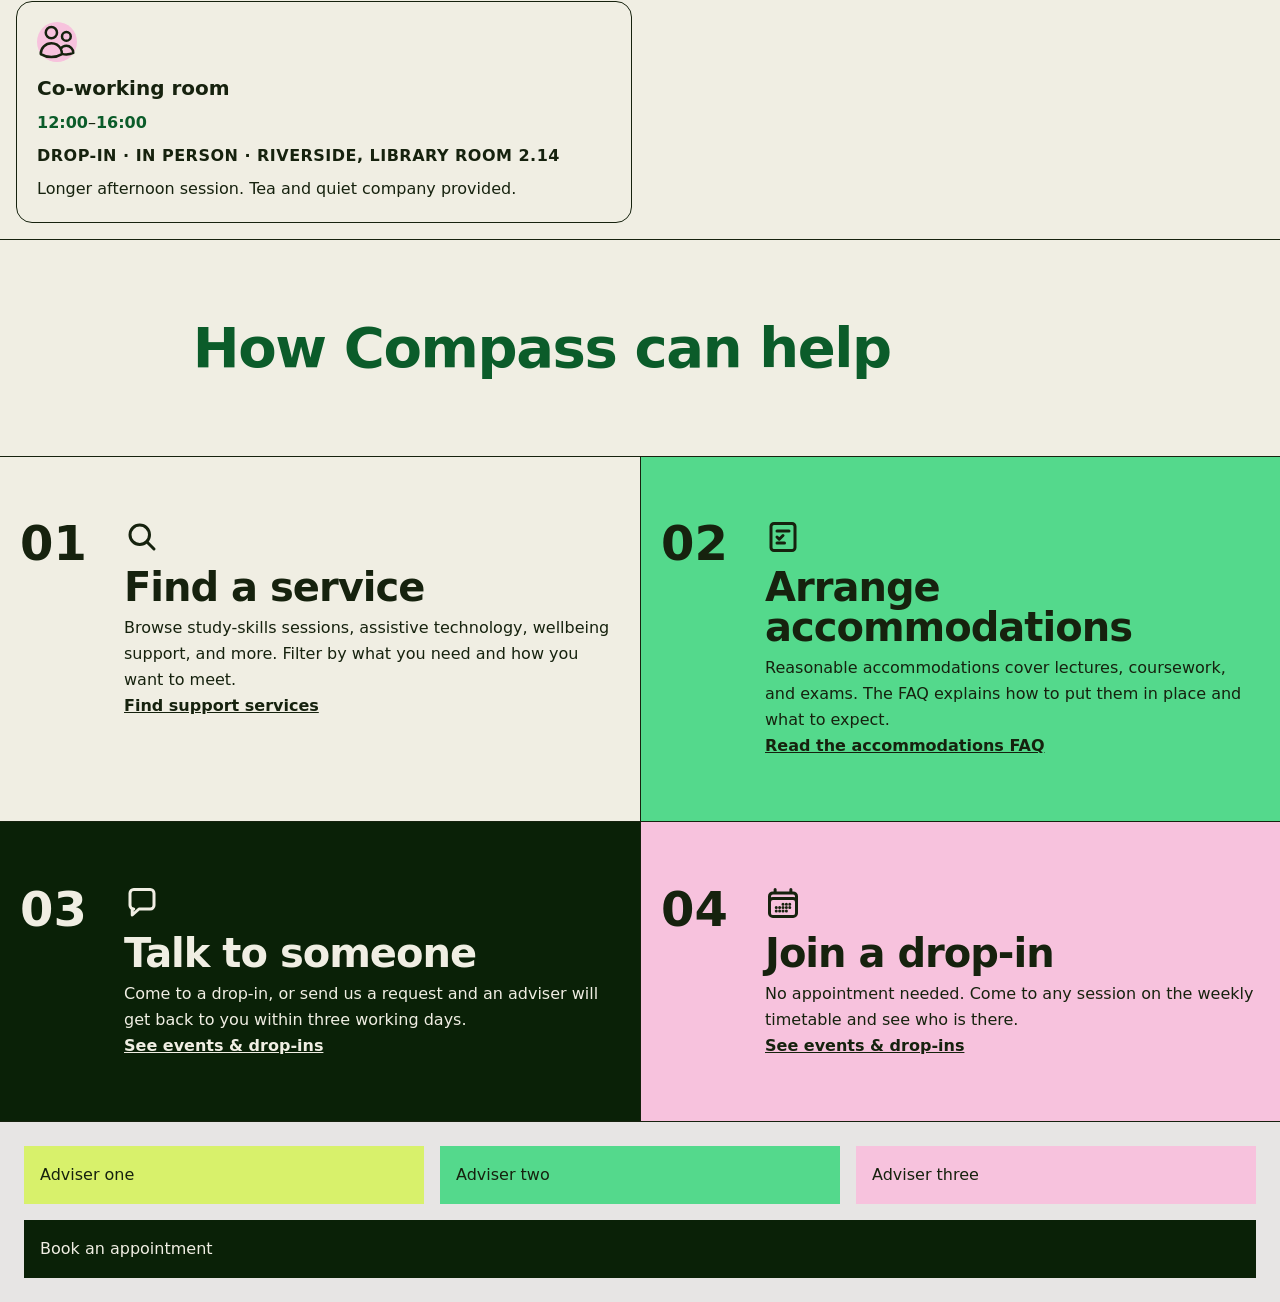
==== commit 9d5af04f: "Week 4 css grid" ====
--- a/starter (1)/04-grid-starter/index.html
+++ b/starter (1)/04-grid-starter/index.html
@@ -22,7 +22,7 @@
     <main>
       <!-- Target 1: hero. Week 1's text, plus Compass's doodle. -->
       <section aria-labelledby="intro-heading">
-        <div class="mx-auto max-w-5xl px-5 py-[clamp(2.5rem,1.5rem+4vw,5rem)]">
+        <div class="mx-auto grid max-w-5xl grid-cols-[1.1fr_0.9fr] items-center gap-10 px-5 py-[clamp(2.5rem,1.5rem+4vw,5rem)]">
           <div>
             <p
               class="font-display text-base font-bold tracking-[0.08em] text-link uppercase"
@@ -77,7 +77,7 @@
           >
             Monday
           </h2>
-          <div class="p-4">
+          <div class="grid grid-cols-2 gap-4 p-4">
             <article
               class="flex flex-col gap-2 rounded-2xl border-(length:--rule) border-ink bg-paper p-5"
             >
@@ -168,7 +168,7 @@
           >
             Tuesday
           </h2>
-          <div class="p-4">
+          <div class="grid grid-cols-2 gap-4 p-4">
             <article
               class="flex flex-col gap-2 rounded-2xl border-(length:--rule) border-ink bg-paper p-5"
             >
@@ -255,7 +255,7 @@
           >
             Wednesday
           </h2>
-          <div class="p-4">
+          <div class="grid grid-cols-2 gap-4 p-4">
             <article
               class="flex flex-col gap-2 rounded-2xl border-(length:--rule) border-ink bg-paper p-5"
             >
@@ -299,7 +299,8 @@
            odd while the rows stack, and right once they sit in two
            columns. -->
       <section aria-labelledby="help-heading">
-        <div class="px-5 py-20">
+
+        <div class="grid grid-cols-[minmax(5rem,12%)_1fr] gap-6 px-5 py-20">
           <div aria-hidden="true"></div>
           <h2
             id="help-heading"
@@ -308,9 +309,10 @@
             How Compass can help
           </h2>
         </div>
-        <ul class="border-y-(length:--rule) border-ink">
+
+        <ul class="grid grid-cols-2 border-y-(length:--rule) border-ink">
           <li class="bg-paper text-ink">
-            <div class="px-5 py-[clamp(2.25rem,1.5rem+3vw,4rem)]">
+            <div class="grid grid-cols-[minmax(5rem,12%)_1fr] gap-6 px-5 py-[clamp(2.25rem,1.5rem+3vw,4rem)]">
               <span
                 class="font-display text-[clamp(2rem,1.5rem+2vw,3rem)] leading-none font-black"
                 aria-hidden="true"
@@ -353,7 +355,7 @@
           <li
             class="border-l-(length:--rule) border-ink bg-green text-on-light"
           >
-            <div class="px-5 py-[clamp(2.25rem,1.5rem+3vw,4rem)]">
+            <div class="grid grid-cols-[minmax(5rem,12%)_1fr] gap-6 px-5 py-[clamp(2.25rem,1.5rem+3vw,4rem)]">
               <span
                 class="font-display text-[clamp(2rem,1.5rem+2vw,3rem)] leading-none font-black"
                 aria-hidden="true"
@@ -396,7 +398,7 @@
           <li
             class="border-t-(length:--rule) border-ink bg-ink-deep text-on-dark"
           >
-            <div class="px-5 py-[clamp(2.25rem,1.5rem+3vw,4rem)]">
+            <div class="grid grid-cols-[minmax(5rem,12%)_1fr] gap-6 px-5 py-[clamp(2.25rem,1.5rem+3vw,4rem)]">
               <span
                 class="font-display text-[clamp(2rem,1.5rem+2vw,3rem)] leading-none font-black"
                 aria-hidden="true"
@@ -437,7 +439,7 @@
           <li
             class="border-t-(length:--rule) border-l-(length:--rule) border-ink bg-pink text-on-light"
           >
-            <div class="px-5 py-[clamp(2.25rem,1.5rem+3vw,4rem)]">
+            <div class="grid grid-cols-[minmax(5rem,12%)_1fr] gap-6 px-5 py-[clamp(2.25rem,1.5rem+3vw,4rem)]">
               <span
                 class="font-display text-[clamp(2rem,1.5rem+2vw,3rem)] leading-none font-black"
                 aria-hidden="true"
@@ -477,6 +479,14 @@
           </li>
         </ul>
       </section>
+
+      <div class="grid grid-cols-3 gap-4 bg-stone-200 p-6">
+        <div class="bg-lime p-4">Adviser one</div>
+        <div class="bg-green p-4">Adviser two</div>
+        <div class="bg-pink p-4">Adviser three</div>
+        <div class="col-span-3 bg-ink-deep p-4 text-on-dark">Book an appointment</div>
+      </div>
+
     </main>
   </body>
 </html>
--- a/starter (1)/04-grid-starter/assets/app.css
+++ b/starter (1)/04-grid-starter/assets/app.css
@@ -0,0 +1,518 @@
+/*! tailwindcss v4.3.3 | MIT License | https://tailwindcss.com */
+@layer properties;
+@layer theme, base, components, utilities;
+@layer theme {
+  :root, :host {
+    --font-sans: "Atkinson Hyperlegible", system-ui, -apple-system, "Segoe UI", sans-serif;
+    --font-mono: ui-monospace, SFMono-Regular, Menlo, Monaco, Consolas, "Liberation Mono",
+      "Courier New", monospace;
+    --color-stone-200: oklch(92.3% 0.003 48.717);
+    --spacing: 0.25rem;
+    --container-sm: 24rem;
+    --container-5xl: 64rem;
+    --text-base: 1rem;
+    --text-base--line-height: calc(1.5 / 1);
+    --text-xl: 1.25rem;
+    --text-xl--line-height: calc(1.75 / 1.25);
+    --font-weight-bold: 700;
+    --font-weight-extrabold: 800;
+    --font-weight-black: 900;
+    --tracking-tight: -0.025em;
+    --leading-relaxed: 1.625;
+    --radius-2xl: 1rem;
+    --default-font-family: var(--font-sans);
+    --default-mono-font-family: var(--font-mono);
+    --font-display: "Hanken Grotesk", ui-sans-serif, system-ui, sans-serif;
+    --color-paper: #f0eee3;
+    --color-ink: #16220e;
+    --color-ink-deep: #0a2107;
+    --color-green: #54d98c;
+    --color-lime: #d8f16b;
+    --color-pink: #f7c2dd;
+    --color-link: #0b5c2a;
+    --color-on-light: #16220e;
+    --color-on-dark: #f0eee3;
+    --text-display: clamp(2.5rem, 1.6rem + 4vw, 5rem);
+    --text-h2: clamp(1.75rem, 1.4rem + 1.6vw, 2.5rem);
+  }
+}
+@layer base {
+  *, ::after, ::before, ::backdrop, ::file-selector-button {
+    box-sizing: border-box;
+    margin: 0;
+    padding: 0;
+    border: 0 solid;
+  }
+  html, :host {
+    line-height: 1.5;
+    -webkit-text-size-adjust: 100%;
+    tab-size: 4;
+    font-family: var(--default-font-family, -apple-system, BlinkMacSystemFont, "Segoe UI", Roboto, "Helvetica Neue", "Noto Sans", Arial, sans-serif, "Apple Color Emoji", "Segoe UI Emoji", "Segoe UI Symbol", "Noto Color Emoji");
+    font-feature-settings: var(--default-font-feature-settings, normal);
+    font-variation-settings: var(--default-font-variation-settings, normal);
+    -webkit-tap-highlight-color: transparent;
+  }
+  hr {
+    height: 0;
+    color: inherit;
+    border-top-width: 1px;
+  }
+  abbr:where([title]) {
+    -webkit-text-decoration: underline dotted;
+    text-decoration: underline dotted;
+  }
+  h1, h2, h3, h4, h5, h6 {
+    font-size: inherit;
+    font-weight: inherit;
+  }
+  a {
+    color: inherit;
+    -webkit-text-decoration: inherit;
+    text-decoration: inherit;
+  }
+  b, strong {
+    font-weight: bolder;
+  }
+  code, kbd, samp, pre {
+    font-family: var(--default-mono-font-family, ui-monospace, SFMono-Regular, Menlo, Monaco, Consolas, "Liberation Mono", "Courier New", monospace);
+    font-feature-settings: var(--default-mono-font-feature-settings, normal);
+    font-variation-settings: var(--default-mono-font-variation-settings, normal);
+    font-size: 1em;
+  }
+  small {
+    font-size: 80%;
+  }
+  sub, sup {
+    font-size: 75%;
+    line-height: 0;
+    position: relative;
+    vertical-align: baseline;
+  }
+  sub {
+    bottom: -0.25em;
+  }
+  sup {
+    top: -0.5em;
+  }
+  table {
+    text-indent: 0;
+    border-color: inherit;
+    border-collapse: collapse;
+  }
+  :-moz-focusring:where(:not(iframe)) {
+    outline: auto;
+  }
+  progress {
+    vertical-align: baseline;
+  }
+  summary {
+    display: list-item;
+  }
+  ol, ul, menu {
+    list-style: none;
+  }
+  img, svg, video, canvas, audio, iframe, embed, object {
+    display: block;
+    vertical-align: middle;
+  }
+  img, video {
+    max-width: 100%;
+    height: auto;
+  }
+  button, input, select, optgroup, textarea, ::file-selector-button {
+    font: inherit;
+    font-feature-settings: inherit;
+    font-variation-settings: inherit;
+    letter-spacing: inherit;
+    color: inherit;
+    border-radius: 0;
+    background-color: transparent;
+    opacity: 1;
+  }
+  :where(select:is([multiple], [size])) optgroup {
+    font-weight: bolder;
+  }
+  :where(select:is([multiple], [size])) optgroup option {
+    padding-inline-start: 20px;
+  }
+  ::file-selector-button {
+    margin-inline-end: 4px;
+  }
+  ::placeholder {
+    opacity: 1;
+  }
+  @supports (not (-webkit-appearance: -apple-pay-button))  or (contain-intrinsic-size: 1px) {
+    ::placeholder {
+      color: currentcolor;
+      @supports (color: color-mix(in lab, red, red)) {
+        color: color-mix(in oklab, currentcolor 50%, transparent);
+      }
+    }
+  }
+  textarea {
+    resize: vertical;
+  }
+  ::-webkit-search-decoration {
+    -webkit-appearance: none;
+  }
+  ::-webkit-date-and-time-value {
+    min-height: 1lh;
+    text-align: inherit;
+  }
+  ::-webkit-datetime-edit {
+    display: inline-flex;
+  }
+  ::-webkit-datetime-edit-fields-wrapper {
+    padding: 0;
+  }
+  ::-webkit-datetime-edit, ::-webkit-datetime-edit-year-field, ::-webkit-datetime-edit-month-field, ::-webkit-datetime-edit-day-field, ::-webkit-datetime-edit-hour-field, ::-webkit-datetime-edit-minute-field, ::-webkit-datetime-edit-second-field, ::-webkit-datetime-edit-millisecond-field, ::-webkit-datetime-edit-meridiem-field {
+    padding-block: 0;
+  }
+  ::-webkit-calendar-picker-indicator {
+    line-height: 1;
+  }
+  :-moz-ui-invalid {
+    box-shadow: none;
+  }
+  button, input:where([type="button"], [type="reset"], [type="submit"]), ::file-selector-button {
+    appearance: button;
+  }
+  ::-webkit-inner-spin-button, ::-webkit-outer-spin-button {
+    height: auto;
+  }
+  [hidden]:where(:not([hidden="until-found"])) {
+    display: none !important;
+  }
+}
+@layer utilities {
+  .col-span-3 {
+    grid-column: span 3 / span 3;
+  }
+  .m-0 {
+    margin: 0px;
+  }
+  .mx-auto {
+    margin-inline: auto;
+  }
+  .mt-4 {
+    margin-top: calc(var(--spacing) * 4);
+  }
+  .mt-6 {
+    margin-top: calc(var(--spacing) * 6);
+  }
+  .mb-1 {
+    margin-bottom: var(--spacing);
+  }
+  .mb-2 {
+    margin-bottom: calc(var(--spacing) * 2);
+  }
+  .mb-3 {
+    margin-bottom: calc(var(--spacing) * 3);
+  }
+  .flex {
+    display: flex;
+  }
+  .grid {
+    display: grid;
+  }
+  .inline-block {
+    display: inline-block;
+  }
+  .inline-flex {
+    display: inline-flex;
+  }
+  .table {
+    display: table;
+  }
+  .h-9 {
+    height: calc(var(--spacing) * 9);
+  }
+  .h-10 {
+    height: calc(var(--spacing) * 10);
+  }
+  .w-9 {
+    width: calc(var(--spacing) * 9);
+  }
+  .w-10 {
+    width: calc(var(--spacing) * 10);
+  }
+  .w-full {
+    width: 100%;
+  }
+  .max-w-5xl {
+    max-width: var(--container-5xl);
+  }
+  .max-w-\[66ch\] {
+    max-width: 66ch;
+  }
+  .max-w-sm {
+    max-width: var(--container-sm);
+  }
+  .border-collapse {
+    border-collapse: collapse;
+  }
+  .resize {
+    resize: both;
+  }
+  .grid-cols-2 {
+    grid-template-columns: repeat(2, minmax(0, 1fr));
+  }
+  .grid-cols-3 {
+    grid-template-columns: repeat(3, minmax(0, 1fr));
+  }
+  .grid-cols-\[1\.1fr_0\.9fr\] {
+    grid-template-columns: 1.1fr 0.9fr;
+  }
+  .grid-cols-\[minmax\(5rem\,12\%\)_1fr\] {
+    grid-template-columns: minmax(5rem,12%) 1fr;
+  }
+  .flex-col {
+    flex-direction: column;
+  }
+  .items-center {
+    align-items: center;
+  }
+  .justify-center {
+    justify-content: center;
+  }
+  .gap-2 {
+    gap: calc(var(--spacing) * 2);
+  }
+  .gap-4 {
+    gap: calc(var(--spacing) * 4);
+  }
+  .gap-6 {
+    gap: calc(var(--spacing) * 6);
+  }
+  .gap-10 {
+    gap: calc(var(--spacing) * 10);
+  }
+  .rounded-2xl {
+    border-radius: var(--radius-2xl);
+  }
+  .rounded-full {
+    border-radius: calc(infinity * 1px);
+  }
+  .border {
+    border-style: var(--tw-border-style);
+    border-width: 1px;
+  }
+  .border-\(length\:--rule\) {
+    border-style: var(--tw-border-style);
+    border-width: var(--rule);
+  }
+  .border-y-\(length\:--rule\) {
+    border-block-style: var(--tw-border-style);
+    border-block-width: var(--rule);
+  }
+  .border-t-\(length\:--rule\) {
+    border-top-style: var(--tw-border-style);
+    border-top-width: var(--rule);
+  }
+  .border-b-\(length\:--rule\) {
+    border-bottom-style: var(--tw-border-style);
+    border-bottom-width: var(--rule);
+  }
+  .border-l-\(length\:--rule\) {
+    border-left-style: var(--tw-border-style);
+    border-left-width: var(--rule);
+  }
+  .border-ink {
+    border-color: var(--color-ink);
+  }
+  .bg-green {
+    background-color: var(--color-green);
+  }
+  .bg-ink-deep {
+    background-color: var(--color-ink-deep);
+  }
+  .bg-lime {
+    background-color: var(--color-lime);
+  }
+  .bg-paper {
+    background-color: var(--color-paper);
+  }
+  .bg-pink {
+    background-color: var(--color-pink);
+  }
+  .bg-stone-200 {
+    background-color: var(--color-stone-200);
+  }
+  .bg-transparent {
+    background-color: transparent;
+  }
+  .p-4 {
+    padding: calc(var(--spacing) * 4);
+  }
+  .p-5 {
+    padding: calc(var(--spacing) * 5);
+  }
+  .p-6 {
+    padding: calc(var(--spacing) * 6);
+  }
+  .px-4 {
+    padding-inline: calc(var(--spacing) * 4);
+  }
+  .px-5 {
+    padding-inline: calc(var(--spacing) * 5);
+  }
+  .px-6 {
+    padding-inline: calc(var(--spacing) * 6);
+  }
+  .py-2 {
+    padding-block: calc(var(--spacing) * 2);
+  }
+  .py-2\.5 {
+    padding-block: calc(var(--spacing) * 2.5);
+  }
+  .py-20 {
+    padding-block: calc(var(--spacing) * 20);
+  }
+  .py-\[clamp\(2\.5rem\,1\.5rem\+4vw\,5rem\)\] {
+    padding-block: clamp(2.5rem, 1.5rem + 4vw, 5rem);
+  }
+  .py-\[clamp\(2\.25rem\,1\.5rem\+3vw\,4rem\)\] {
+    padding-block: clamp(2.25rem, 1.5rem + 3vw, 4rem);
+  }
+  .pt-16 {
+    padding-top: calc(var(--spacing) * 16);
+  }
+  .pb-6 {
+    padding-bottom: calc(var(--spacing) * 6);
+  }
+  .font-display {
+    font-family: var(--font-display);
+  }
+  .font-sans {
+    font-family: var(--font-sans);
+  }
+  .text-base {
+    font-size: var(--text-base);
+    line-height: var(--tw-leading, var(--text-base--line-height));
+  }
+  .text-xl {
+    font-size: var(--text-xl);
+    line-height: var(--tw-leading, var(--text-xl--line-height));
+  }
+  .text-\[clamp\(2\.25rem\,1\.75rem\+2\.2vw\,3\.5rem\)\] {
+    font-size: clamp(2.25rem, 1.75rem + 2.2vw, 3.5rem);
+  }
+  .text-\[clamp\(2rem\,1\.5rem\+2vw\,3rem\)\] {
+    font-size: clamp(2rem, 1.5rem + 2vw, 3rem);
+  }
+  .text-display {
+    font-size: var(--text-display);
+  }
+  .text-h2 {
+    font-size: var(--text-h2);
+  }
+  .leading-none {
+    --tw-leading: 1;
+    line-height: 1;
+  }
+  .leading-relaxed {
+    --tw-leading: var(--leading-relaxed);
+    line-height: var(--leading-relaxed);
+  }
+  .font-black {
+    --tw-font-weight: var(--font-weight-black);
+    font-weight: var(--font-weight-black);
+  }
+  .font-bold {
+    --tw-font-weight: var(--font-weight-bold);
+    font-weight: var(--font-weight-bold);
+  }
+  .font-extrabold {
+    --tw-font-weight: var(--font-weight-extrabold);
+    font-weight: var(--font-weight-extrabold);
+  }
+  .tracking-\[-0\.03em\] {
+    --tw-tracking: -0.03em;
+    letter-spacing: -0.03em;
+  }
+  .tracking-\[0\.03em\] {
+    --tw-tracking: 0.03em;
+    letter-spacing: 0.03em;
+  }
+  .tracking-\[0\.08em\] {
+    --tw-tracking: 0.08em;
+    letter-spacing: 0.08em;
+  }
+  .tracking-tight {
+    --tw-tracking: var(--tracking-tight);
+    letter-spacing: var(--tracking-tight);
+  }
+  .text-balance {
+    text-wrap: balance;
+  }
+  .text-pretty {
+    text-wrap: pretty;
+  }
+  .text-wrap {
+    text-wrap: wrap;
+  }
+  .text-inherit {
+    color: inherit;
+  }
+  .text-ink {
+    color: var(--color-ink);
+  }
+  .text-link {
+    color: var(--color-link);
+  }
+  .text-on-dark {
+    color: var(--color-on-dark);
+  }
+  .text-on-light {
+    color: var(--color-on-light);
+  }
+  .uppercase {
+    text-transform: uppercase;
+  }
+  .no-underline {
+    text-decoration-line: none;
+  }
+  .underline {
+    text-decoration-line: underline;
+  }
+  .outline {
+    outline-style: var(--tw-outline-style);
+    outline-width: 1px;
+  }
+}
+:root {
+  --rule: 1.5px;
+}
+@property --tw-border-style {
+  syntax: "*";
+  inherits: false;
+  initial-value: solid;
+}
+@property --tw-leading {
+  syntax: "*";
+  inherits: false;
+}
+@property --tw-font-weight {
+  syntax: "*";
+  inherits: false;
+}
+@property --tw-tracking {
+  syntax: "*";
+  inherits: false;
+}
+@property --tw-outline-style {
+  syntax: "*";
+  inherits: false;
+  initial-value: solid;
+}
+@layer properties {
+  @supports ((-webkit-hyphens: none) and (not (margin-trim: inline))) or ((-moz-orient: inline) and (not (color:rgb(from red r g b)))) {
+    *, ::before, ::after, ::backdrop {
+      --tw-border-style: solid;
+      --tw-leading: initial;
+      --tw-font-weight: initial;
+      --tw-tracking: initial;
+      --tw-outline-style: solid;
+    }
+  }
+}
